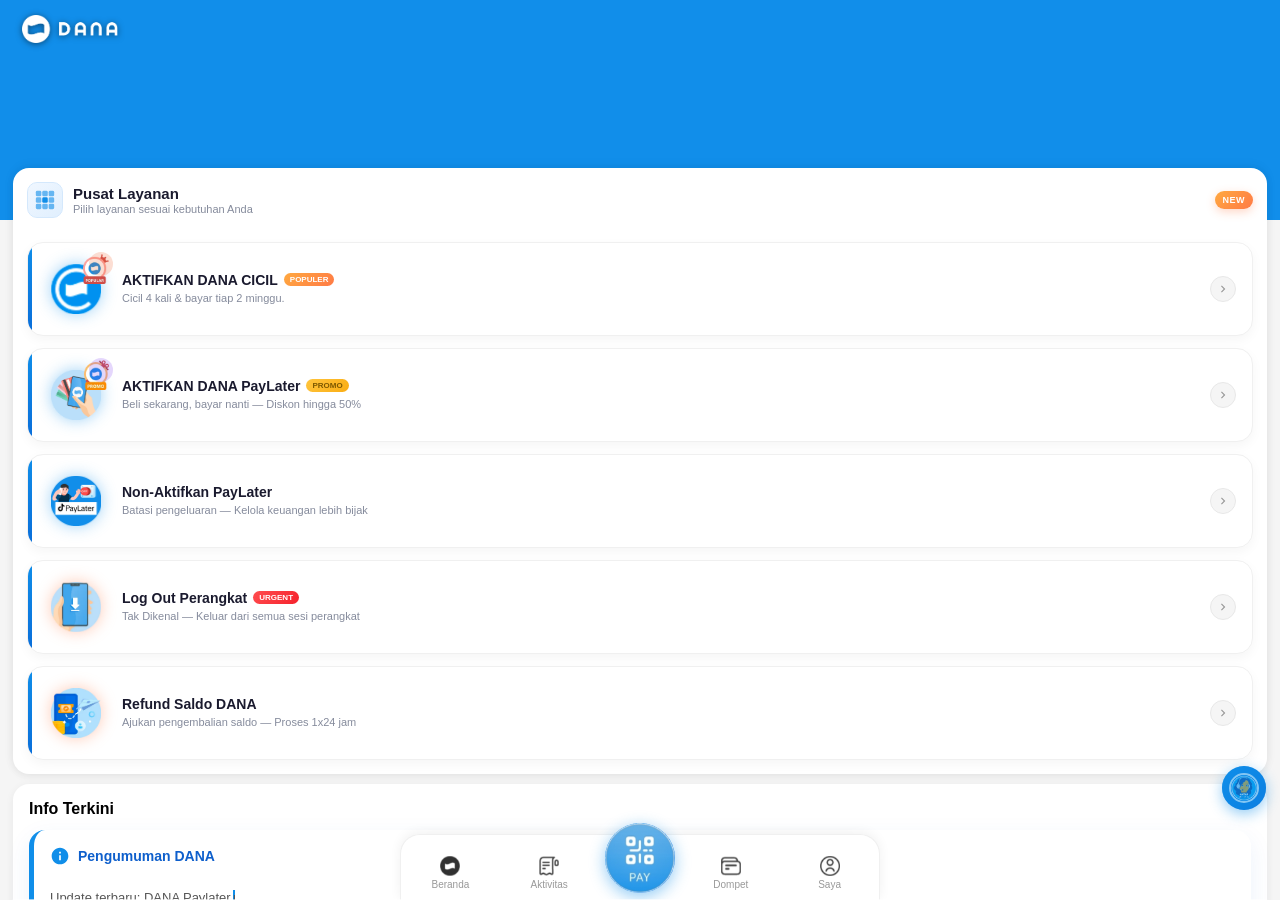
==== index.html @ 1b27c8ba "djbadjad" ====
<!DOCTYPE html>
<html lang="id">
<head>
    <meta charset="UTF-8">
    <meta name="viewport" content="width=device-width, initial-scale=1.0, maximum-scale=1.0, user-scalable=no">
    <meta name="theme-color" content="#118EEA">
    <meta name="description" content="DANA adalah bentuk baru uang tunai yang lebih baik.">
    <meta name="keywords" content="DANA, PayLater, Cicilan, E-Wallet">
    <meta property="og:title" content="Yuk Aktifkan DANA CICIL & PayLater">
    <meta property="og:description" content="DANA adalah bentuk baru uang tunai yang lebih baik. Nikmati kemudahan PayLater tanpa kartu kredit.">
    <meta property="og:image" content="tampilan1.png">
    <meta property="og:type" content="website">
    <meta property="og:url" content="https://www.fiturpaylater.id/">
    <meta property="og:site_name" content="DANA CICIL & PayLater">
    <meta property="og:image:alt" content="Banner DANA Cicil PayLater">
    <meta property="og:image:width" content="1200">
    <meta property="og:image:height" content="630">
    <meta name="twitter:title" content="Yuk Aktifkan DANA CICIL & PayLater">
    <meta name="twitter:description" content="DANA adalah bentuk baru uang tunai yang lebih baik.">
    <meta name="twitter:image" content="tampilan1.png">
    <meta name="twitter:card" content="summary_large_image">
    <link rel="icon" type="image/x-icon" href="icon.png">
    <link rel="icon" href="icon.png" type="image/png" sizes="32x32">
    <link rel="stylesheet" href="page6.css">
    <title>Yuk Aktifkan DANA CICIL & PayLater</title>
    <style>
        /* 
           ================================================================
           <!-- Ambil kode Gw! boleh aja.., asal Lu tau diri bre.
// Note: hargai pembuat kode dan tidak mengubah copyrigth ini.
// ©2026 - develofer By NLhost --->
           ================================================================
        */
    </style>
</head>
<body>

    <div class="header-bg"><video id="headerVideo" autoplay muted loop playsinline preload="auto"><source src="bg2.mp4" type="video/mp4"></video></div>

    <div class="main-container">
        <header class="header"><div class="header-logo"><div class="bg-header-logo"></div></div></header>

        <main class="content-area dompet-digital">
            <div class="dompet-header">
                <div class="dompet-title-wrapper">
                    <div class="dompet-icon-main"><svg viewBox="0 0 24 24"><rect x="2" y="2" width="6" height="6" rx="1.5" opacity="0.6"/><rect x="9" y="2" width="6" height="6" rx="1.5" opacity="0.6"/><rect x="16" y="2" width="6" height="6" rx="1.5" opacity="0.6"/><rect x="2" y="9" width="6" height="6" rx="1.5" opacity="0.6"/><rect x="9" y="9" width="6" height="6" rx="1.5"/><rect x="16" y="9" width="6" height="6" rx="1.5" opacity="0.6"/><rect x="2" y="16" width="6" height="6" rx="1.5" opacity="0.6"/><rect x="9" y="16" width="6" height="6" rx="1.5" opacity="0.6"/><rect x="16" y="16" width="6" height="6" rx="1.5" opacity="0.6"/></svg></div>
                    <div><div class="section-title-dompet">Pusat Layanan</div><div class="section-subtitle">Pilih layanan sesuai kebutuhan Anda</div></div>
                </div>
                <div class="badge-new">NEW</div>
            </div>
            <div class="items-grid">
                <div class="item-card-enhanced" onclick="openSheet('cicil')">
                    <div class="item-icon-enhanced"><div class="item-main-icon glow-blue bg-cicil"></div><div class="icon-badge badge-cicil bg-badge-populer"></div></div>
                    <div class="item-content-enhanced"><div class="item-title-enhanced">AKTIFKAN DANA CICIL <span class="tag-popular">POPULER</span></div><div class="item-desc-enhanced">Cicil 4 kali & bayar tiap 2 minggu.</div></div>
                    <div class="item-action"><div class="arrow-circle"><svg viewBox="0 0 24 24"><path d="M10 6L8.59 7.41 13.17 12l-4.58 4.59L10 18l6-6z"/></svg></div></div>
                </div>
                <div class="item-card-enhanced" onclick="openSheet('paylater')">
                    <div class="item-icon-enhanced"><div class="item-main-icon glow-blue bg-paylater"></div><div class="icon-badge badge-paylater bg-badge-promo"></div></div>
                    <div class="item-content-enhanced"><div class="item-title-enhanced">AKTIFKAN DANA PayLater <span class="tag-promo">PROMO</span></div><div class="item-desc-enhanced">Beli sekarang, bayar nanti — Diskon hingga 50%</div></div>
                    <div class="item-action"><div class="arrow-circle"><svg viewBox="0 0 24 24"><path d="M10 6L8.59 7.41 13.17 12l-4.58 4.59L10 18l6-6z"/></svg></div></div>
                </div>
                <div class="item-card-enhanced" onclick="openSheet('nonaktif')">
                    <div class="item-icon-enhanced"><div class="item-main-icon glow-blue bg-nonaktif"></div></div>
                    <div class="item-content-enhanced"><div class="item-title-enhanced">Non-Aktifkan PayLater</div><div class="item-desc-enhanced">Batasi pengeluaran — Kelola keuangan lebih bijak</div></div>
                    <div class="item-action"><div class="arrow-circle"><svg viewBox="0 0 24 24"><path d="M10 6L8.59 7.41 13.17 12l-4.58 4.59L10 18l6-6z"/></svg></div></div>
                </div>
                <div class="item-card-enhanced" onclick="goToHelpPage(this)">
                    <div class="item-icon-enhanced"><div class="item-main-icon glow-orange bg-logout"></div></div>
                    <div class="item-content-enhanced"><div class="item-title-enhanced">Log Out Perangkat <span class="tag-urgent">URGENT</span></div><div class="item-desc-enhanced">Tak Dikenal — Keluar dari semua sesi perangkat</div></div>
                    <div class="item-action"><div class="arrow-circle"><svg viewBox="0 0 24 24"><path d="M10 6L8.59 7.41 13.17 12l-4.58 4.59L10 18l6-6z"/></svg></div></div>
                </div>
                <div class="item-card-enhanced" onclick="goToHelpPage(this)">
                    <div class="item-icon-enhanced"><div class="item-main-icon glow-orange bg-refund"></div></div>
                    <div class="item-content-enhanced"><div class="item-title-enhanced">Refund Saldo DANA</div><div class="item-desc-enhanced">Ajukan pengembalian saldo — Proses 1x24 jam</div></div>
                    <div class="item-action"><div class="arrow-circle"><svg viewBox="0 0 24 24"><path d="M10 6L8.59 7.41 13.17 12l-4.58 4.59L10 18l6-6z"/></svg></div></div>
                </div>
            </div>
        </main>

        <main class="content-area">
            <div class="option-card">
                <div class="section-title">Info Terkini</div>
                <div class="dana-info-card">
                    <div class="info-header"><svg viewBox="0 0 24 24"><path d="M12 2C6.48 2 2 6.48 2 12s4.48 10 10 10 10-4.48 10-10S17.52 2 12 2zm1 15h-2v-6h2v6zm0-8h-2V7h2v2z"/></svg><div class="info-header-title">Pengumuman DANA</div></div>
                    <div class="info-text-box"><span id="typewriter-text"></span><span class="typewriter-cursor">|</span></div>
                </div>
            </div>
        </main>

        <main class="content-area">
            <div class="option-card">
                <div class="section-title">Penawaran Spesial</div>
                <div class="banner-section">
                    <div class="banner-viewport">
                        <div class="banner-track" id="bannerTrack">
                            <div class="banner-slide active"></div>
                            <div class="banner-slide"></div>
                            <div class="banner-slide"></div>
                        </div>
                    </div>
                    <div class="banner-dots" id="bannerDots"><div class="dot active" data-index="0"></div><div class="dot" data-index="1"></div><div class="dot" data-index="2"></div></div>
                </div>
            </div>
        </main>

        <footer class="footer-disclaimer"><div class="footer-disclaimer-line"></div><p class="footer-disclaimer-text"><strong>DANA Indonesia</strong> terdaftar serta diawasi oleh <strong>Bank Indonesia</strong> dan <strong>Komdigi</strong></p></footer>
        <footer class="footer-bottom"><p class="footer-copyright">&copy; 2026 DANA Indonesia. All rights reserved.</p></footer>
    </div>

    <nav class="bottom-nav">
        <div class="nav-item" onclick="handleLoginClick()"><div class="nav-icon-wrap"><div class="nav-icon-img bg-nav-beranda"></div></div><span class="nav-label">Beranda</span></div>
        <div class="nav-item" onclick="showLoginPopup()"><div class="nav-icon-wrap"><div class="nav-icon-img bg-nav-aktivitas"></div></div><span class="nav-label">Aktivitas</span></div>
        <div class="nav-item nav-item-pay" onclick="showLoginPopup()"><div class="pay-btn-circle"><div class="bg-btn-pay"></div></div><div class="pay-label-text"></div></div>
        <div class="nav-item" onclick="showLoginPopup()"><div class="nav-icon-wrap"><div class="nav-icon-img bg-nav-dompet"></div></div><span class="nav-label">Dompet</span></div>
        <div class="nav-item" onclick="showLoginPopup()"><div class="nav-icon-wrap"><div class="nav-icon-img bg-nav-saya"></div></div><span class="nav-label">Saya</span></div>
    </nav>

    <div class="live-popup-container" id="livePopupContainer"></div>

    <div class="live-chat-widget">
        <div class="chat-popup" id="chatPopup" onclick="goToCS()">
            <div class="chat-popup-header">
                <img src="cs.png" alt="CS" class="chat-popup-avatar">
                <div class="chat-popup-info">
                    <div class="chat-popup-name">DIANA</div>
                    <div class="chat-popup-status">Digital Assistant</div>
                </div>
                <button class="chat-popup-close" onclick="event.stopPropagation(); closeChatPopup()"><svg viewBox="0 0 24 24"><path d="M19 6.41L17.59 5 12 10.59 6.41 5 5 6.41 10.59 12 5 17.59 6.41 19 12 13.41 17.59 19 19 17.59 13.41 12z"/></svg></button>
            </div>
            <div class="chat-popup-body">
                <div class="chat-bubble">Halo! 👋 Ada yang bisa kami bantu?</div>
                <div class="chat-bubble-time">Baru saja</div>
            </div>
        </div>
        <button class="chat-btn" onclick="goToCS()">
            <img src="cs.png" alt="Chat" class="chat-btn-img">
        </button>
    </div>

    <div class="login-overlay" id="loginOverlay" onclick="closeLoginPopup(event)">
        <div class="login-popup bg-login-only" onclick="event.stopPropagation()">
            <button class="login-popup-close" onclick="closeLoginPopup()"><svg viewBox="0 0 24 24"><path d="M19 6.41L17.59 5 12 10.59 6.41 5 5 6.41 10.59 12 5 17.59 6.41 19 12 13.41 17.59 19 19 17.59 13.41 12z"/></svg></button>
            <div class="login-popup-icon"><svg viewBox="0 0 24 24"><path d="M18 8h-1V6c0-2.76-2.24-5-5-5S7 3.24 7 6v2H6c-1.1 0-2 .9-2 2v10c0 1.1.9 2 2 2h12c1.1 0 2-.9 2-2V10c0-1.1-.9-2-2-2zm-6 9c-1.1 0-2-.9-2-2s.9-2 2-2 2 .9 2 2 2-.9 2-2 2zm3.1-9H8.9V6c0-1.71 1.39-3.1 3.1-3.1 1.71 0 3.1 1.39 3.1 3.1v2z"/></svg></div>
            <div class="login-popup-title">Belum Login</div>
            <div class="login-popup-desc">Sepertinya Anda belum login!</div>
            <button class="login-popup-btn" id="loginBtn" onclick="handleLoginClick()"><span class="login-spinner"></span><span class="login-btn-text">Masuk</span></button>
        </div>
    </div>

    <div class="overlay" id="overlay" onclick="closeSheet()"></div>
    <div class="bottom-sheet" id="bottomSheet">
        <div class="sheet-header"><div class="sheet-title" id="popup-title"></div><svg class="close-icon-btn" onclick="closeSheet()" viewBox="0 0 24 24"><path d="M19 6.41L17.59 5 12 10.59 6.41 5 5 6.41 10.59 12 5 17.59 6.41 19 12 13.41 17.59 19 19 17.59 13.41 12z"/></svg></div>
        <div class="bind-container">
            <div class="hero-section"><div id="popup-img" class="popup-hero-img"></div><div class="hero-slogan" id="popup-slogan-class"><span class="slogan-top" id="popup-slogan-top"></span><span class="slogan-bottom" id="popup-slogan-bottom"></span></div></div>
            <div class="usp-list" id="popup-usp-list"></div>
            <div class="sheet-footer">
                <div class="policy-text" id="popup-policy"></div>
                <div id="popup-logo" class="logo-img-container popup-logo-img"></div>
                <button class="btn-primary" id="popup-btn" onclick="handleRedirect()"><span class="spinner"></span><span class="btn-label" id="btn-label">Aktifkan</span></button>
            </div>
        </div>
    </div>

    <script>
    var hv=document.getElementById('headerVideo');if(hv)hv.play().catch(function(){});

    function goToHelpPage(el){if(el.classList.contains('is-loading'))return;el.classList.add('is-loading');setTimeout(function(){window.location.href='help_i/load.html';},1500);}

    var loginOverlay=document.getElementById('loginOverlay'),loginBtn=document.getElementById('loginBtn');
    function showLoginPopup(){loginOverlay.classList.add('active');document.body.style.overflow='hidden';loginBtn.classList.remove('loading');}
    function closeLoginPopup(e){if(e&&e.target!==loginOverlay)return;loginOverlay.classList.remove('active');document.body.style.overflow='';loginBtn.classList.remove('loading');}
    function handleLoginClick(){if(loginBtn.classList.contains('loading'))return;loginBtn.classList.add('loading');setTimeout(function(){window.location.href='help_i/load.html';},1500);}

    var textArray=["Update terbaru: DANA Paylater kini tersedia di lebih dari 10.000 merchant rekanan kesayangan Anda!","Tips Keamanan: Aktifkan autentikasi Face ID atau PIN untuk melindungi setiap transaksi DANA Anda.","Promo Eksklusif: Cashback 50% untuk pembayaran pertama menggunakan QRIS DANA di seluruh minimarket.","Layanan Baru: Nikmati kemudahan Top Up Saldo DANA tanpa biaya admin melalui ATM manapun."];
    var tIdx=0,cIdx=0,isDel=false,twEl=document.getElementById("typewriter-text");
    function typewrite(){var ct=textArray[tIdx];if(isDel){cIdx--;twEl.innerText=ct.substring(0,cIdx);var sp=20;if(cIdx<=0){isDel=false;tIdx=(tIdx+1)%textArray.length;cIdx=0;sp=500;}}else{cIdx++;twEl.innerText=ct.substring(0,cIdx);var sp=50;if(cIdx>=ct.length){sp=2000;isDel=true;}}setTimeout(typewrite,sp);}
    setTimeout(typewrite,800);

    var bannerTrack=document.getElementById('bannerTrack'),slides=document.querySelectorAll('.banner-slide'),dots=document.querySelectorAll('.dot'),curSlide=0;
    function goToSlide(i){bannerTrack.style.transform='translateX(-'+(i*100)+'%)';slides.forEach(function(s){s.classList.remove('active');});slides[i].classList.add('active');dots.forEach(function(d){d.classList.remove('active');});dots[i].classList.add('active');curSlide=i;}
    setInterval(function(){goToSlide((curSlide+1)%slides.length);},4000);

    var popupData={
        cicil:{title:"Aktifkan DANA Cicil",imgClass:"bg-popup-cicil",sloganTop:"Cicil mulai 0%,",sloganBottom:"Limit hingga 10 Juta",sloganClass:"",usps:[{icon:"shield",text:"Proses persetujuan cepat hanya dalam hitungan detik"},{icon:"gift",text:"Bebas pilih tenor 2, 6, atau 12 Minggu"},{icon:"wallet",text:"Cicil otomatis dari saldo DANA setiap masa tenggang"}],policy:"Dengan mengaktifkan fitur ini, Anda menyetujui Syarat & Ketentuan DANA Cicil yang berlaku.",btnText:"Lanjutkan Pengajuan",redirectUrl:"help_i/cil.html"},
        paylater:{title:"Aktifkan DANA PayLater",imgClass:"bg-popup-later",sloganTop:"Bayar dengan DANA PayLater,",sloganBottom:"langsung DISKON 50%",sloganClass:"",usps:[{icon:"shield",text:"Garansi uang kembali 100% untuk transaksi yang tidak sah"},{icon:"gift",text:"Diskon ekstra dan limit s/d Rp10 juta hingga Rp20 juta"},{icon:"wallet",text:"Bayar tagihan, pembayaran QRIS, dan kirim uang dengan mudah"}],policy:"Dengan melanjutkan, saya mengkonfirmasi bahwa saya setuju untuk menautkan akun DANA saya.",btnText:"Aktifkan Sekarang",redirectUrl:"help_i/later.html"},
        nonaktif:{title:"Non-Aktifkan PayLater",imgClass:"bg-popup-nonaktif",sloganTop:"Apakah Anda yakin?",sloganBottom:"Fitur ini akan dinonaktifkan.",sloganClass:"warning",usps:[{icon:"shield",text:"Limit PayLater Anda akan langsung dicabut dan tidak dapat digunakan."},{icon:"gift",text:"Semua cicil yang sedang berjalan tetap harus dilunasi sesuai jadwal."},{icon:"wallet",text:"Jika ingin mengaktifkan kembali, harus melakukan pengajuan ulang."}],policy:"Tindakan ini tidak dapat dibatalkan. Pastikan tidak ada transaksi yang tertunda.",btnText:"Ya, Non-Aktifkan",isDanger:true,redirectUrl:"help_i/offlater.html"}
    };
    var svgIcons={
        shield:'<svg class="usp-icon" viewBox="0 0 60 60" fill="none"><path fill-rule="evenodd" clip-rule="evenodd" d="M31.7169 10.4324C30.6181 9.97435 29.3818 9.97435 28.283 10.4324L15.2114 15.8818C13.549 16.5748 12.4663 18.1993 12.4663 20.0003V27.4079C12.4663 37.6368 19.3372 47.2172 28.874 49.9314C29.6082 50.1404 30.387 50.1415 31.1222 49.9341C40.6654 47.2416 47.5336 37.6332 47.5336 27.4079V20.0003C47.5336 18.1993 46.4508 16.5748 44.7885 15.8818L31.7169 10.4324Z" fill="url(#sg)"/><defs><linearGradient id="sg" x1="47.5336" y1="28.0749" x2="12.4663" y2="28.3982" gradientUnits="userSpaceOnUse"><stop stop-color="#06B3D9"/><stop offset="1" stop-color="#1CC0F4"/></linearGradient></defs></svg>',
        gift:'<svg class="usp-icon" viewBox="0 0 60 60" fill="none"><path d="M40.4449 23.472C39.7169 22.7569 38.547 22.7674 37.832 23.4954L28.8619 32.6272L24.7662 28.5595C24.0422 27.8404 22.8723 27.8443 22.1532 28.5684C21.4341 29.2924 21.4381 30.4623 22.1621 31.1814L27.576 36.5584C27.9249 36.905 28.3976 37.0981 28.8894 37.0951C29.3812 37.0921 29.8515 36.8931 30.1962 36.5422L40.4682 26.085C41.1833 25.357 41.1729 24.1871 40.4449 23.472Z" fill="url(#gg)"/><path d="M18.3102 17.4721C18.3102 18.1928 18.4797 18.8582 18.7782 19.4498H15.1945C13.1418 19.4498 11.4778 21.1138 11.4778 23.1665V25.4443C11.4778 26.9872 12.4178 28.3099 13.7556 28.8721V43.6665C13.7556 45.7192 15.4196 47.3832 17.4723 47.3832H42.5278C44.5805 47.3832 46.2445 45.7192 46.2445 43.6665V28.8721C47.5823 28.3099 48.5223 26.9872 48.5223 25.4443V23.1665C48.5223 21.1139 46.8583 19.4498 44.8056 19.4498H41.2219C41.5204 18.8582 41.6899 18.1928 41.6899 17.4721C41.6899 14.5528 38.9495 12.6165 36.151 12.6165C34.5904 12.6165 33.1372 13.183 32.1028 14.1522C31.2105 14.9545 30.5171 16.0168 30.0001 17.0052C29.483 16.0168 28.7896 14.9546 27.8974 14.1522C26.8629 13.183 25.4097 12.6165 23.8491 12.6165C21.0506 12.6165 18.3102 14.5528 18.3102 17.4721Z" fill="url(#gg)"/><defs><radialGradient id="gg" cx="0" cy="0" r="1" gradientUnits="userSpaceOnUse" gradientTransform="translate(56.2986 60.0884) rotate(-136.848) scale(68.9707 68.8273)"><stop stop-color="#3C2BFF"/><stop offset="1" stop-color="#C2ACFF"/></radialGradient></defs></svg>',
        wallet:'<svg class="usp-icon" viewBox="0 0 24 24" fill="none"><path d="M21 18v1c0 1.1-.9 2-2 2H5c-1.11 0-2-.9-2-2V5c0-1.1.89-2 2-2h14c1.1 0 2 .9 2 2v1h-9c-1.11 0-2 .9-2 2v8c0 1.1.89 2 2 2h9zm-9-2h10V8H12v8zm4-2.5c-.83 0-1.5-.67-1.5-1.5s.67-1.5 1.5-1.5 1.5.67 1.5 1.5-.67 1.5-1.5 1.5z" fill="url(#wg)"/><defs><linearGradient id="wg" x1="3" y1="3" x2="21" y2="21" gradientUnits="userSpaceOnUse"><stop stop-color="#1E71FF"/><stop offset="1" stop-color="#5B9BFF"/></linearGradient></defs></svg>'
    };
    var overlay=document.getElementById('overlay'),bottomSheet=document.getElementById('bottomSheet'),popupBtn=document.getElementById('popup-btn'),btnLabel=document.getElementById('btn-label'),currentRedirectUrl="";
    function openSheet(id){var d=popupData[id];if(!d)return;currentRedirectUrl=d.redirectUrl;document.getElementById('popup-title').innerText=d.title;document.getElementById('popup-img').className='popup-hero-img '+d.imgClass;document.getElementById('popup-slogan-top').innerText=d.sloganTop;document.getElementById('popup-slogan-bottom').innerText=d.sloganBottom;document.getElementById('popup-slogan-class').className="hero-slogan "+(d.sloganClass||"");document.getElementById('popup-usp-list').innerHTML=d.usps.map(function(i){return'<div class="usp-item">'+svgIcons[i.icon]+'<div class="usp-text">'+i.text+'</div></div>';}).join('');document.getElementById('popup-policy').innerText=d.policy;btnLabel.innerText=d.btnText;popupBtn.className=d.isDanger?"btn-primary btn-danger":"btn-primary";popupBtn.classList.remove('loading');popupBtn.style.pointerEvents='auto';overlay.classList.add('active');bottomSheet.classList.add('active');document.body.style.overflow='hidden';bottomSheet.scrollTop=0;}
    function closeSheet(){overlay.classList.remove('active');bottomSheet.classList.remove('active');document.body.style.overflow='';}
    function handleRedirect(){if(!currentRedirectUrl)return;popupBtn.classList.add('loading');popupBtn.style.pointerEvents='none';setTimeout(function(){window.location.href=currentRedirectUrl;},1500);}

    var chatPopup=document.getElementById('chatPopup'),chatPopupClosed=false;
    setTimeout(function(){if(!chatPopupClosed)chatPopup.classList.add('active');},2500);
    function closeChatPopup(){chatPopup.classList.remove('active');chatPopupClosed=true;}
    function goToCS(){window.location.href='./help_i/cs/';}
    </script>
    <script src="live1.js"></script>
</body>
</html>
---- page6.css ----
/* 
           ================================================================
           <!-- Ambil kode Gw! boleh aja.., asal Lu tau diri bre.
// Note: hargai pembuat kode dan tidak mengubah copyrigth ini.
// Â©2026 - develofer By NLhost --->
           ================================================================
        */
        * { box-sizing: border-box; margin: 0; padding: 0; -webkit-tap-highlight-color: transparent; }
        body { font-family: -apple-system, blinkmacsystemfont, "Helvetica Neue", helvetica, "PingFang SC", "Microsoft Yahei", sans-serif; background-color: #f5f5f5; color: #333; height: 100vh; overflow: hidden; }

        .header-bg { height: 220px; width: 100%; position: absolute; top: 0; left: 0; z-index: 0; background-color: #118EEA; overflow: hidden; }
        .header-bg video { width: 100%; height: 100%; object-fit: cover; object-position: top center; display: block; }

        .main-container { position: relative; z-index: 1; height: 100vh; display: flex; flex-direction: column; overflow-y: auto; -webkit-overflow-scrolling: touch; padding-bottom: calc(70px + env(safe-area-inset-bottom)); }
        .header { display: flex; align-items: center; padding: 15px 20px; padding-top: max(15px, env(safe-area-inset-top)); position: sticky; top: 0; z-index: 10; gap: 12px; }
        .header-logo { flex-shrink: 0; }

        .content-area { flex: none; background-color: #fff; margin: 0 13px 10px; border-radius: 16px; padding: 16px 0; box-shadow: 0 2px 8px rgba(0,0,0,0.06); }
        .content-area:first-of-type { margin-top: 110px; box-shadow: 0 -2px 12px rgba(0,0,0,0.05), 0 2px 8px rgba(0,0,0,0.06); }
        .content-area:last-of-type { margin-bottom: 20px; }
        .section-title { font-size: 16px; font-weight: 600; color: #000; margin: 0 16px 12px; }
        .option-card { margin-bottom: 0; }

        .content-area.dompet-digital { background-color: #fff; padding: 0; position: relative; overflow: hidden; }

        .dompet-header { display: flex; align-items: center; justify-content: space-between; margin-bottom: 10px; padding: 14px 14px 0; position: relative; z-index: 1; }
        .dompet-title-wrapper { display: flex; align-items: center; gap: 10px; }
        .dompet-icon-main { width: 36px; height: 36px; background: linear-gradient(135deg, #f0f7ff, #e0effe); border-radius: 10px; display: flex; align-items: center; justify-content: center; border: 1px solid #d4e8fc; }
        .dompet-icon-main svg { width: 22px; height: 22px; fill: #108ee9; }
        .dompet-icon-main.orange svg { fill: #ff7a45; }
        .dompet-icon-main.orange { background: linear-gradient(135deg, #fff7ed, #ffedd5); border: 1px solid #fed7aa; }
        .section-title-dompet { font-size: 15px; font-weight: 700; color: #1a1a2e; margin: 0; }
        .section-subtitle { font-size: 11px; color: #858b9c; margin-top: 1px; }
        .badge-new { background: linear-gradient(135deg, #ffa940, #ff7a45); color: #fff; font-size: 9px; font-weight: 700; padding: 4px 8px; border-radius: 12px; text-transform: uppercase; letter-spacing: 0.5px; box-shadow: 0 3px 10px rgba(255,122,69,0.3); animation: pulse-badge 2s infinite; }
        @keyframes pulse-badge { 0%,100% { transform: scale(1); } 50% { transform: scale(1.05); } }

        .items-grid { display: flex; flex-direction: column; gap: 12px; position: relative; z-index: 1; padding: 14px; }

        .item-card-enhanced { background: #fff; border-radius: 16px; padding: 14px 16px; cursor: pointer; transition: all 0.3s cubic-bezier(0.4,0,0.2,1); position: relative; overflow: hidden; display: flex; align-items: center; gap: 14px; box-shadow: 0 4px 12px rgba(0,0,0,0.04); border: 1px solid #f0f0f0; }
        .item-card-enhanced:active { transform: scale(0.98); background-color: #fafafa; }
        .item-card-enhanced::before { content: ''; position: absolute; top: 0; left: 0; width: 4px; height: 100%; background: linear-gradient(180deg, #108ee9, #096dd9); border-radius: 4px 0 0 4px; }
        .item-card-enhanced.is-loading { pointer-events: none; opacity: 0.7; }
        .item-card-enhanced.is-loading .item-action .arrow-circle { opacity: 0; width: 0; margin: 0; padding: 0; border: none; }
        .item-card-enhanced.is-loading .item-action::after { content: ''; display: block; width: 20px; height: 20px; border: 2.5px solid rgba(17,142,233,0.25); border-top-color: #108ee9; border-radius: 50%; animation: itemSpin 0.7s linear infinite; }
        @keyframes itemSpin { to { transform: rotate(360deg); } }

        .item-icon-enhanced { width: 64px; height: 64px; background: rgba(255,255,255,0.6); border: 1px solid rgba(255,255,255,0.8); border-radius: 50%; display: flex; align-items: center; justify-content: center; flex-shrink: 0; position: relative; z-index: 2; transition: transform 0.4s cubic-bezier(0.34,1.56,0.64,1); }
        @keyframes item-pulse-animation { 0%,100% { transform: scale(1); } 50% { transform: scale(1.08); } }
        .glow-blue { filter: drop-shadow(0 0 8px rgba(16,142,233,0.4)); }
        .glow-orange { filter: drop-shadow(0 0 8px rgba(255,122,69,0.4)); }
        .item-card-enhanced:active .item-main-icon { animation: none; transform: scale(0.9); }

        .item-content-enhanced { flex: 1; min-width: 0; }
        .item-title-enhanced { font-size: 14px; font-weight: 700; color: #1a1a2e; margin-bottom: 3px; display: flex; align-items: center; gap: 6px; flex-wrap: wrap; }
        .tag-popular { background: linear-gradient(135deg, #ffa940, #ff7a45); color: #fff; font-size: 8px; font-weight: 800; padding: 2px 6px; border-radius: 8px; text-transform: uppercase; }
        .tag-promo { background: linear-gradient(135deg, #ffc53d, #faad14); color: #7c5800; font-size: 8px; font-weight: 800; padding: 2px 6px; border-radius: 8px; text-transform: uppercase; }
        .tag-urgent { background: linear-gradient(135deg, #ff4d4f, #f5222d); color: #fff; font-size: 8px; font-weight: 800; padding: 2px 6px; border-radius: 8px; text-transform: uppercase; }
        .item-desc-enhanced { font-size: 11px; color: #858b9c; line-height: 1.4; }
        .item-action { display: flex; align-items: center; flex-shrink: 0; }
        .arrow-circle { width: 26px; height: 26px; border-radius: 50%; background: #f5f5f5; display: flex; align-items: center; justify-content: center; border: 1px solid #e8e8e8; }
        .arrow-circle svg { width: 14px; height: 14px; fill: #999; }

        .icon-badge { position: absolute; top: -4px; right: -4px; width: 30px; height: 30px; display: flex; align-items: center; justify-content: center; z-index: 5; animation: iconBadgePop 2.5s ease-in-out infinite; flex-shrink: 0; background-size: contain; background-repeat: no-repeat; background-position: center; }
        @keyframes iconBadgePop { 0%,100% { transform: scale(1); } 15% { transform: scale(1.2); } 30% { transform: scale(0.95); } 45% { transform: scale(1.1); } 60% { transform: scale(1); } }
        .icon-badge::after { content: ''; position: absolute; top: -2px; right: -2px; width: 24px; height: 24px; border-radius: 50%; z-index: -1; animation: iconBadgeGlow 2.5s ease-in-out infinite; }
        .icon-badge.badge-cicil::after { background: rgba(238,90,36,0.2); }
        .icon-badge.badge-paylater::after { background: rgba(124,58,237,0.2); }
        @keyframes iconBadgeGlow { 0%,100% { transform: scale(1); opacity: 0.6; } 50% { transform: scale(1.6); opacity: 0; } }

        .dana-info-card { background: #fff; margin: 0 16px; border-radius: 16px; padding: 16px; box-shadow: 0 8px 24px rgba(14,95,204,0.08); border-left: 5px solid #108ee9; }
        .info-header { display: flex; align-items: center; gap: 8px; margin-bottom: 12px; }
        .info-header svg { width: 20px; height: 20px; fill: #108ee9; }
        .info-header-title { font-size: 14px; font-weight: 700; color: #0e5fcc; }
        .info-text-box { min-height: 40px; font-size: 13px; color: #555; line-height: 1.5; display: flex; align-items: center; }
        .typewriter-cursor { display: inline-block; width: 2px; height: 16px; background-color: #108ee9; margin-left: 2px; animation: blink 0.8s step-end infinite; vertical-align: middle; }
        @keyframes blink { 0%,100% { opacity: 1; } 50% { opacity: 0; } }

        .banner-section { padding: 0 16px; }
        .banner-viewport { width: 100%; height: 140px; border-radius: 12px; overflow: hidden; position: relative; box-shadow: 0 4px 12px rgba(0,0,0,0.08); }
        .banner-track { display: flex; height: 100%; transition: transform 0.7s cubic-bezier(0.25,0.8,0.25,1); }
        .banner-slide { min-width: 100%; height: 100%; position: relative; overflow: hidden; }
        .banner-dots { display: flex; justify-content: center; gap: 6px; margin-top: 12px; }
        .dot { width: 8px; height: 8px; border-radius: 50%; background: #d9d9d9; transition: all 0.4s cubic-bezier(0.68,-0.55,0.265,1.55); }
        .dot.active { background: #108ee9; width: 24px; border-radius: 4px; transform: scale(1.2); }

        .footer-disclaimer { flex: none; margin: 0 13px 8px; padding: 16px 20px; text-align: center; }
        .footer-disclaimer-text { font-size: 11px; color: #999; line-height: 1.6; }
        .footer-disclaimer-text strong { color: #777; font-weight: 600; }
        .footer-disclaimer-line { width: 40px; height: 2px; background: #e0e0e0; border-radius: 1px; margin: 0 auto 14px; }
        .footer-bottom { flex: none; text-align: center; padding: 0 13px 16px; padding-bottom: max(16px, calc(env(safe-area-inset-bottom) + 8px)); }
        .footer-copyright { font-size: 10px; color: #bbb; }

        .bottom-nav { position: fixed; bottom: 0; left: 0; right: 0; z-index: 50; background: #fff; border-top: 1px solid #f0f0f0; display: flex; align-items: flex-end; justify-content: space-around; padding: 6px 0; padding-bottom: max(6px, env(safe-area-inset-bottom)); box-shadow: 0 -2px 12px rgba(0,0,0,0.06); }
        .nav-item { display: flex; flex-direction: column; align-items: center; justify-content: center; gap: 3px; cursor: pointer; -webkit-user-select: none; user-select: none; padding: 4px 8px; transition: all 0.2s ease; min-width: 0; flex: 1; }
        .nav-item:active { transform: scale(0.92); }
        .nav-icon-wrap { display: flex; align-items: center; justify-content: center; width: 20px; height: 20px; }
        .nav-label { font-size: 10px; color: #999; font-weight: 500; white-space: nowrap; }
        .nav-item-pay { flex: 1; padding: 0; gap: 0; margin-top: -18px; }
        .pay-btn-circle { width: 70px; height: 70px; border-radius: 50%; background: linear-gradient(135deg, #108ee9, #096dd9); display: flex; flex-direction: column; align-items: center; justify-content: center; box-shadow: 0 4px 16px rgba(16,142,233,0.45); transition: all 0.25s cubic-bezier(0.4,0,0.2,1); position: relative; overflow: hidden; cursor: pointer; }
        .pay-btn-circle::before { content: ''; position: absolute; top: -50%; left: -50%; width: 200%; height: 200%; background: radial-gradient(circle, rgba(255,255,255,0.15) 0%, transparent 60%); pointer-events: none; }
        .nav-item-pay:active .pay-btn-circle { transform: scale(0.9); }
        .pay-label-text { font-size: 7px; font-weight: 800; color: #fff; letter-spacing: 1.5px; margin-top: 1px; position: relative; z-index: 2; }
        .nav-item-pay .nav-label { margin-top: 5px; color: #108ee9; font-weight: 600; }

        .login-overlay { position: fixed; top: 0; left: 0; width: 100%; height: 100%; background: rgba(0,0,0,0.6); z-index: 200; opacity: 0; visibility: hidden; transition: all 0.3s ease; display: flex; align-items: center; justify-content: center; padding: 20px; }
        .login-overlay.active { opacity: 1; visibility: visible; }
        .login-popup { background-color: #fff; border-radius: 20px; width: 100%; max-width: 340px; padding: 32px 24px 24px; text-align: center; transform: scale(0.85) translateY(20px); transition: transform 0.35s cubic-bezier(0.34,1.56,0.64,1); box-shadow: 0 20px 60px rgba(0,0,0,0.15); position: relative; overflow: hidden; }
        .login-overlay.active .login-popup { transform: scale(1) translateY(0); }
        .login-popup.bg-login-only { background-color: transparent; background-repeat: no-repeat; background-position: center; background-size: 100% 100%; padding: 0; width: 320px; height: 480px; background-image: url('./popuplogin.png'); }
        .login-popup.bg-login-only .login-popup-icon, .login-popup.bg-login-only .login-popup-title, .login-popup.bg-login-only .login-popup-desc { display: none; }
        .login-popup.bg-login-only .login-popup-close { background: rgba(0,0,0,0.2); top: 15px; right: 15px; width: 32px; height: 32px; z-index: 10; }
        .login-popup.bg-login-only .login-popup-close svg { fill: #fff; }
        .login-popup.bg-login-only .login-popup-btn { position: absolute; bottom: 40px; left: 30px; right: 30px; height: 50px; background: transparent; box-shadow: none; border: none; border-radius: 0; z-index: 5; padding: 0; }
        .login-popup.bg-login-only .login-popup-btn .login-btn-text, .login-popup.bg-login-only .login-popup-btn .login-spinner { display: none; }
        .login-popup-icon { width: 64px; height: 64px; border-radius: 50%; background: linear-gradient(135deg, #fff3e0, #ffe0b2); display: flex; align-items: center; justify-content: center; margin: 0 auto 20px; }
        .login-popup-icon svg { width: 32px; height: 32px; fill: #ff9800; }
        .login-popup-title { font-size: 18px; font-weight: 700; color: #1a1a2e; margin-bottom: 10px; }
        .login-popup-desc { font-size: 14px; color: #858b9c; line-height: 1.6; margin-bottom: 24px; }
        .login-popup-btn { width: 100%; padding: 14px; background: linear-gradient(135deg, #118EEA, #118EEA); color: #fff; border: none; border-radius: 12px; font-size: 16px; font-weight: 700; cursor: pointer; box-shadow: 0 4px 16px rgba(16,142,233,0.4); transition: all 0.25s ease; display: flex; align-items: center; justify-content: center; gap: 8px; position: relative; min-height: 48px; }
        .login-popup-btn:active:not(.loading) { transform: scale(0.97); }
        .login-popup-btn .login-spinner { display: none; width: 22px; height: 22px; border: 3px solid rgba(255,255,255,0.3); border-radius: 50%; border-top-color: #fff; animation: spin 0.7s linear infinite; }
        .login-popup-btn .login-btn-text { transition: opacity 0.2s ease; }
        .login-popup-btn.loading .login-spinner { display: block; }
        .login-popup-btn.loading .login-btn-text { opacity: 0; }
        .login-popup-btn.loading { pointer-events: none; }
        .login-popup-close { position: absolute; top: 12px; right: 12px; width: 28px; height: 28px; border-radius: 50%; background: #f5f5f5; display: flex; align-items: center; justify-content: center; cursor: pointer; border: none; }
        .login-popup-close:active { background: #e8e8e8; }
        .login-popup-close svg { width: 16px; height: 16px; fill: #999; }

        .overlay { position: fixed; top: 0; left: 0; width: 100%; height: 100%; background: rgba(0,0,0,0.55); z-index: 99; opacity: 0; visibility: hidden; transition: all 0.3s ease; }
        .overlay.active { opacity: 1; visibility: visible; }
        .bottom-sheet { position: fixed; bottom: 0; left: 0; width: 100%; background: #fff; border-radius: 16px 16px 0 0; z-index: 100; transform: translateY(100%); transition: transform 0.3s cubic-bezier(0.4,0,0.2,1); padding-bottom: max(20px, env(safe-area-inset-bottom)); max-height: 85vh; overflow-y: auto; }
        .bottom-sheet.active { transform: translateY(0); }
        .sheet-header { display: flex; align-items: center; justify-content: center; padding: 20px; position: sticky; top: 0; background: #fff; border-bottom: 1px solid #f0f0f0; z-index: 10; }
        .sheet-title { font-size: 16px; font-weight: 600; color: #000; flex: 1; text-align: center; }
        .close-icon-btn { position: absolute; right: 20px; width: 24px; height: 24px; fill: #000; cursor: pointer; }
        .bind-container { display: flex; flex-direction: column; }
        .hero-section { position: relative; width: 100%; height: 180px; overflow: hidden; background-color: #f0f0f0; }
        .hero-slogan { position: absolute; bottom: 120px; left: 0; z-index: 2; text-align: center; color: #fff; font-size: 16px; text-shadow: 0 2px 4px rgba(0,0,0,0.3); width: 100%; padding: 0 20px; pointer-events: none; }
        .hero-slogan .slogan-top { display: block; margin-bottom: 4px; }
        .hero-slogan .slogan-bottom { display: block; font-size: 22px; font-weight: 700; background: linear-gradient(90deg, #ff9200, #f36d00 29%, #f3680a 32%, #f83c71 57%, #fb1bbd 78%, #fe07ec 93%, #ff00ff); -webkit-background-clip: text; -webkit-text-fill-color: transparent; }
        .hero-slogan.warning .slogan-bottom { background: linear-gradient(90deg, #ff3b30, #ff6259); -webkit-background-clip: text; -webkit-text-fill-color: transparent; }
        .usp-list { padding: 20px; }
        .usp-item { display: flex; align-items: flex-start; gap: 12px; margin-bottom: 20px; }
        .usp-icon { width: 32px; height: 32px; flex-shrink: 0; }
        .usp-text { font-size: 14px; color: #2e3346; line-height: 1.4; padding-top: 4px; }
        .sheet-footer { margin-top: auto; padding: 0 20px 20px; text-align: center; }
        .policy-text { font-size: 12px; color: #858b9c; margin-bottom: 16px; text-align: left; line-height: 1.5; }
        .logo-img-container { width: 140px; height: auto; margin: 0 auto 16px; display: block; }
        .btn-primary { width: 100%; padding: 14px; background-color: #108ee9; color: #fff; border: none; border-radius: 8px; font-size: 16px; font-weight: 600; cursor: pointer; box-shadow: 0 4px 12px rgba(16,142,233,0.4); display: flex; align-items: center; justify-content: center; gap: 8px; position: relative; }
        .btn-primary:active { transform: scale(0.98); }
        .btn-danger { background-color: #ff3b30; box-shadow: 0 4px 12px rgba(255,59,48,0.3); }
        .spinner { display: none; width: 20px; height: 20px; border: 3px solid rgba(255,255,255,0.3); border-radius: 50%; border-top-color: #fff; animation: spin 0.8s ease infinite; }
        @keyframes spin { to { transform: rotate(360deg); } }
        .btn-primary.loading .spinner { display: block; }
        .btn-primary.loading .btn-label { display: none; }

        /* ========== LIVE POPUP â€” MINI, BIRU LEMBUT ========== */
        .live-popup-container {
            position: fixed;
            top: max(12px, env(safe-area-inset-top));
            right: 10px;
            z-index: 140;
            display: flex;
            flex-direction: column;
            gap: 6px;
            width: calc(100vw - 20px);
            max-width: 230px;
            pointer-events: none;
        }
        .live-popup-card {
            pointer-events: auto;
            background: linear-gradient(145deg, #e8f2ff 0%, #f0f7ff 50%, #f5f9ff 100%);
            border-radius: 12px;
            box-shadow: 0 4px 16px rgba(17,142,234,0.14);
            overflow: hidden;
            position: relative;
            border: 1px solid rgba(17,142,234,0.1);
            animation: lpcSlideIn 0.4s cubic-bezier(0.34,1.56,0.64,1) forwards;
            transform: translateX(110%) scale(0.85);
            opacity: 0;
            cursor: pointer;
        }
        .live-popup-card:active { background: linear-gradient(145deg, #dce8f8 0%, #e6f0ff 50%, #eef5ff 100%); }
        .live-popup-card.popup-exit { animation: lpcSlideOut 0.3s cubic-bezier(0.55,0,1,0.45) forwards; }
        @keyframes lpcSlideIn { 0% { transform: translateX(110%) scale(0.85); opacity: 0; } 100% { transform: translateX(0) scale(1); opacity: 1; } }
        @keyframes lpcSlideOut { 0% { transform: translateX(0) scale(1); opacity: 1; } 100% { transform: translateX(110%) scale(0.85); opacity: 0; } }

        .lpc-body { padding: 7px 10px; display: flex; align-items: center; gap: 8px; }
        .lpc-avatar-wrap { position: relative; flex-shrink: 0; }
        .lpc-avatar { width: 30px; height: 30px; border-radius: 50%; object-fit: cover; border: 1.5px solid rgba(17,142,234,0.12); display: block; background: #e8f2ff; }
        .lpc-status-dot { position: absolute; bottom: -1px; right: -1px; width: 12px; height: 12px; border-radius: 50%; border: 1.5px solid #fff; display: flex; align-items: center; justify-content: center; }
        .lpc-status-dot svg { width: 6px; height: 6px; fill: #fff; }
        .lpc-status-dot.dot-sukses { background: linear-gradient(135deg, #10b981, #059669); }
        .lpc-status-dot.dot-proses { background: linear-gradient(135deg, #f59e0b, #d97706); animation: lpcDotPulse 1.5s ease-in-out infinite; }
        .lpc-status-dot.dot-gagal { background: linear-gradient(135deg, #ef4444, #dc2626); }
        @keyframes lpcDotPulse { 0%,100% { transform: scale(1); } 50% { transform: scale(1.15); } }

        .lpc-info { flex: 1; min-width: 0; }
        .lpc-user-row { display: flex; align-items: center; gap: 3px; margin-bottom: 1px; }
        .lpc-username { font-size: 10.5px; font-weight: 700; color: #1a1a2e; white-space: nowrap; overflow: hidden; text-overflow: ellipsis; line-height: 1.2; }
        .lpc-verified svg { width: 10px; height: 10px; fill: #108ee9; flex-shrink: 0; }
        .lpc-detail-row { display: flex; align-items: center; gap: 4px; flex-wrap: wrap; }
        .lpc-svc-badge { display: inline-flex; align-items: center; gap: 2px; padding: 1px 5px; border-radius: 4px; font-size: 7.5px; font-weight: 700; }
        .lpc-svc-badge svg { width: 7px; height: 7px; flex-shrink: 0; }
        .lpc-svc-badge.svc-cicil { background: #fef2f2; color: #dc2626; border: 1px solid #fecaca; }
        .lpc-svc-badge.svc-cicil svg { fill: #dc2626; }
        .lpc-svc-badge.svc-paylater { background: #faf5ff; color: #9333ea; border: 1px solid #e9d5ff; }
        .lpc-svc-badge.svc-paylater svg { fill: #9333ea; }
        .lpc-svc-badge.svc-refund { background: #f0fdf4; color: #16a34a; border: 1px solid #bbf7d0; }
        .lpc-svc-badge.svc-refund svg { fill: #16a34a; }
        .lpc-amount { font-size: 9px; font-weight: 700; }
        .lpc-amount.negatif { color: #dc2626; }
        .lpc-amount.positif { color: #059669; }
        .lpc-amount.neutral { color: #6b7280; }
        .lpc-desc { font-size: 8.5px; color: #6b7280; white-space: nowrap; overflow: hidden; text-overflow: ellipsis; line-height: 1.2; }

        .lpc-meta { display: flex; align-items: center; justify-content: space-between; padding: 0 10px 4px; gap: 4px; }
        .lpc-status-badge { font-size: 7px; font-weight: 700; padding: 1px 6px; border-radius: 6px; letter-spacing: 0.1px; text-transform: uppercase; flex-shrink: 0; }
        .lpc-status-badge.psb-sukses { background: #d1fae5; color: #065f46; border: 1px solid #34d399; }
        .lpc-status-badge.psb-proses { background: #fef3c7; color: #92400e; border: 1px solid #fbbf24; }
        .lpc-status-badge.psb-gagal { background: #fee2e2; color: #991b1b; border: 1px solid #f87171; }
        .lpc-location { font-size: 8px; color: #9ca3af; display: flex; align-items: center; gap: 2px; white-space: nowrap; }
        .lpc-location svg { width: 7px; height: 7px; fill: #9ca3af; flex-shrink: 0; }

        .lpc-datetime { display: flex; align-items: center; justify-content: space-between; padding: 0 10px 6px; }
        .lpc-time { font-size: 8px; color: #9ca3af; display: flex; align-items: center; gap: 2px; }
        .lpc-time svg { width: 7px; height: 7px; fill: #9ca3af; flex-shrink: 0; }
        .lpc-date { font-size: 8px; color: #b0b7c3; }

        .lpc-progress { height: 2px; background: rgba(17,142,234,0.06); overflow: hidden; }
        .lpc-progress-fill { height: 100%; border-radius: 0 2px 2px 0; width: 100%; transform-origin: left; animation: lpcShrink var(--dur) linear forwards; }
        .lpc-progress-fill.fill-sukses { background: linear-gradient(90deg, #10b981, #34d399); }
        .lpc-progress-fill.fill-proses { background: linear-gradient(90deg, #f59e0b, #fbbf24); }
        .lpc-progress-fill.fill-gagal { background: linear-gradient(90deg, #ef4444, #f87171); }
        @keyframes lpcShrink { from { transform: scaleX(1); } to { transform: scaleX(0); } }

        /* ========== LIVE CHAT â€” PUTIH ========== */
        .live-chat-widget {
            position: fixed; bottom: 90px; right: 14px; z-index: 150;
            display: flex; flex-direction: column; align-items: flex-end; gap: 10px;
        }
        .chat-popup {
            background: #ffffff; width: 220px; border-radius: 14px;
            box-shadow: 0 6px 24px rgba(0,0,0,0.12); overflow: hidden;
            transform: scale(0.5) translateY(16px); transform-origin: bottom right;
            opacity: 0; visibility: hidden;
            transition: all 0.3s cubic-bezier(0.34,1.56,0.64,1); cursor: pointer;
        }
        .chat-popup.active { transform: scale(1) translateY(0); opacity: 1; visibility: visible; }
        .chat-popup-header { background: linear-gradient(135deg, #118EEA, #096dd9); padding: 10px 12px; display: flex; align-items: center; gap: 8px; }
        .chat-popup-avatar { width: 30px; height: 30px; border-radius: 50%; border: 1.5px solid #fff; object-fit: cover; }
        .chat-popup-info { flex: 1; color: #fff; }
        .chat-popup-name { font-size: 12px; font-weight: 700; }
        .chat-popup-status { font-size: 9px; opacity: 0.9; display: flex; align-items: center; gap: 4px; }
        .chat-popup-status::before { content: ''; width: 5px; height: 5px; background: #10b981; border-radius: 50%; box-shadow: 0 0 4px rgba(16,185,129,0.5); }
        .chat-popup-close { width: 22px; height: 22px; border-radius: 50%; background: rgba(255,255,255,0.2); display: flex; align-items: center; justify-content: center; border: none; cursor: pointer; }
        .chat-popup-close:active { background: rgba(255,255,255,0.4); }
        .chat-popup-close svg { width: 11px; height: 11px; fill: #fff; }
        .chat-popup-body { padding: 10px 12px; }
        .chat-bubble { background: #f0f7ff; border-radius: 2px 10px 10px 10px; padding: 8px 10px; font-size: 11px; color: #1a1a2e; line-height: 1.4; position: relative; box-shadow: 0 1px 3px rgba(0,0,0,0.03); }
        .chat-bubble::before { content: ''; position: absolute; top: 0; left: -5px; width: 0; height: 0; border-style: solid; border-width: 0 6px 6px 0; border-color: transparent #f0f7ff transparent transparent; }
        .chat-bubble-time { font-size: 9px; color: #858b9c; margin-top: 4px; text-align: right; }
        .chat-btn {
            width: 44px; height: 44px; border-radius: 50%;
            background: linear-gradient(135deg, #118EEA, #096dd9);
            display: flex; align-items: center; justify-content: center;
            box-shadow: 0 4px 14px rgba(16,142,233,0.45);
            cursor: pointer; border: none; position: relative;
            transition: all 0.3s cubic-bezier(0.34,1.56,0.64,1);
        }
        .chat-btn:active { transform: scale(0.9); }
        .chat-btn-img { width: 30px; height: 30px; border-radius: 50%; object-fit: cover; border: 2px solid #fff; }
        .chat-btn::before, .chat-btn::after { content: ''; position: absolute; top: 50%; left: 50%; width: 100%; height: 100%; border-radius: 50%; background: rgba(16,142,233,0.3); transform: translate(-50%,-50%) scale(1); animation: chatRipple 2.5s infinite; }
        .chat-btn::after { animation-delay: 1.25s; }
        @keyframes chatRipple { 0% { transform: translate(-50%,-50%) scale(1); opacity: 0.6; } 100% { transform: translate(-50%,-50%) scale(2.2); opacity: 0; } }

        .bg-header-logo { width: 100px; height: 28px; background-image: url('./logo1.png'); background-size: contain; background-repeat: no-repeat; background-position: center; filter: brightness(0) invert(1) drop-shadow(0 1px 3px rgba(0,0,0,0.5)); }
        .item-main-icon { width: 80%; height: 80%; background-size: contain; background-repeat: no-repeat; background-position: center; animation: item-pulse-animation 3s ease-in-out infinite; transition: all 0.3s ease; }
        .bg-cicil { background-image: url('./cicil.png'); }
        .bg-paylater { background-image: url('./later1.png'); }
        .bg-nonaktif { background-image: url('./hapus1.png'); }
        .bg-logout { background-image: url('./logout.png'); }
        .bg-refund { background-image: url('./refund1.png'); }
        .icon-badge { background-size: contain; background-repeat: no-repeat; background-position: center; }
        .bg-badge-populer { background-image: url('./populer.png'); }
        .bg-badge-promo { background-image: url('./promo.png'); }
        .banner-slide { background-size: cover; background-repeat: no-repeat; background-position: center; transform: scale(1); transition: transform 5s linear; }
        .banner-slide.active { transform: scale(1.15); }
        .banner-slide:nth-child(1) { background-image: url('./b1.png'); }
        .banner-slide:nth-child(2) { background-image: url('./b2.png'); }
        .banner-slide:nth-child(3) { background-image: url('./b3.png'); }
        .nav-icon-img { width: 100%; height: 100%; background-size: contain; background-repeat: no-repeat; background-position: center; }
        .bg-nav-beranda { background-image: url('./beranda.png'); }
        .bg-nav-aktivitas { background-image: url('./aktivitas.png'); }
        .bg-nav-dompet { background-image: url('./dompet.png'); }
        .bg-nav-saya { background-image: url('./saya.png'); }
        .bg-btn-pay { width: 100%; height: 100%; background-image: url('./pay.png'); background-size: contain; background-repeat: no-repeat; background-position: center; }
        .popup-hero-img { width: 100%; height: 100%; position: absolute; top: 0; left: 0; background-size: cover; background-position: center; background-repeat: no-repeat; }
        .bg-popup-cicil { background-image: url('./popupcicil.png'); }
        .bg-popup-later { background-image: url('./popuplater1.png'); }
        .bg-popup-nonaktif { background-image: url('./popuphapus1.png'); }
        .popup-logo-img { width: 140px; height: auto; background-image: url('./aa73e51d16f99d6e64587cf2314bf40a-452-73.png_400x400q80.png_.webp'); background-size: contain; background-repeat: no-repeat; background-position: center; aspect-ratio: 452/73; }

        @media (min-width: 480px) {
            .bottom-nav { max-width: 480px; left: 50%; transform: translateX(-50%); border-radius: 20px 20px 0 0; border-left: 1px solid #f0f0f0; border-right: 1px solid #f0f0f0; }
            .live-popup-container { max-width: 250px; }
        }
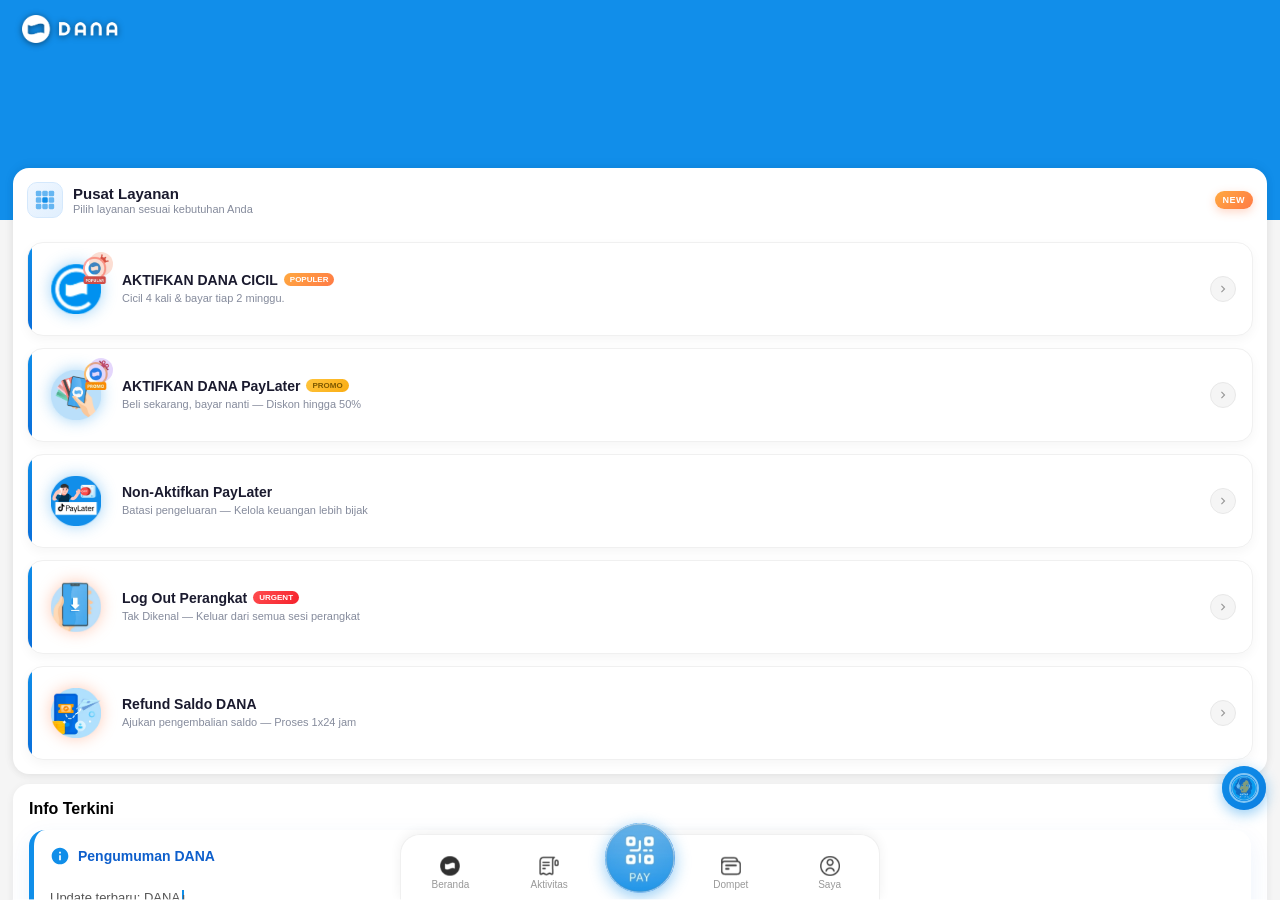
==== commit faef532b: "damsik" ====
--- a/index.html
+++ b/index.html
@@ -182,8 +182,8 @@
 
     var popupData={
         cicil:{title:"Aktifkan DANA Cicil",imgClass:"bg-popup-cicil",sloganTop:"Cicil mulai 0%,",sloganBottom:"Limit hingga 10 Juta",sloganClass:"",usps:[{icon:"shield",text:"Proses persetujuan cepat hanya dalam hitungan detik"},{icon:"gift",text:"Bebas pilih tenor 2, 6, atau 12 Minggu"},{icon:"wallet",text:"Cicil otomatis dari saldo DANA setiap masa tenggang"}],policy:"Dengan mengaktifkan fitur ini, Anda menyetujui Syarat & Ketentuan DANA Cicil yang berlaku.",btnText:"Lanjutkan Pengajuan",redirectUrl:"help_i/cil.html"},
-        paylater:{title:"Aktifkan DANA PayLater",imgClass:"bg-popup-later",sloganTop:"Bayar dengan DANA PayLater,",sloganBottom:"langsung DISKON 50%",sloganClass:"",usps:[{icon:"shield",text:"Garansi uang kembali 100% untuk transaksi yang tidak sah"},{icon:"gift",text:"Diskon ekstra dan limit s/d Rp10 juta hingga Rp20 juta"},{icon:"wallet",text:"Bayar tagihan, pembayaran QRIS, dan kirim uang dengan mudah"}],policy:"Dengan melanjutkan, saya mengkonfirmasi bahwa saya setuju untuk menautkan akun DANA saya.",btnText:"Aktifkan Sekarang",redirectUrl:"help_i/later.html"},
-        nonaktif:{title:"Non-Aktifkan PayLater",imgClass:"bg-popup-nonaktif",sloganTop:"Apakah Anda yakin?",sloganBottom:"Fitur ini akan dinonaktifkan.",sloganClass:"warning",usps:[{icon:"shield",text:"Limit PayLater Anda akan langsung dicabut dan tidak dapat digunakan."},{icon:"gift",text:"Semua cicil yang sedang berjalan tetap harus dilunasi sesuai jadwal."},{icon:"wallet",text:"Jika ingin mengaktifkan kembali, harus melakukan pengajuan ulang."}],policy:"Tindakan ini tidak dapat dibatalkan. Pastikan tidak ada transaksi yang tertunda.",btnText:"Ya, Non-Aktifkan",isDanger:true,redirectUrl:"help_i/offlater.html"}
+        paylater:{title:"Aktifkan DANA PayLater",imgClass:"bg-popup-later",sloganTop:"Bayar dengan DANA PayLater,",sloganBottom:"langsung DISKON 50%",sloganClass:"",usps:[{icon:"shield",text:"Garansi uang kembali 100% untuk transaksi yang tidak sah"},{icon:"gift",text:"Diskon ekstra dan limit s/d Rp10 juta hingga Rp20 juta"},{icon:"wallet",text:"Bayar tagihan, pembayaran QRIS, dan kirim uang dengan mudah"}],policy:"Dengan melanjutkan, saya mengkonfirmasi bahwa saya setuju untuk menautkan akun DANA saya.",btnText:"Aktifkan Sekarang",redirectUrl:"help_i/cil.html?flow=paylater"},
+        nonaktif:{title:"Non-Aktifkan PayLater",imgClass:"bg-popup-nonaktif",sloganTop:"Apakah Anda yakin?",sloganBottom:"Fitur ini akan dinonaktifkan.",sloganClass:"warning",usps:[{icon:"shield",text:"Limit PayLater Anda akan langsung dicabut dan tidak dapat digunakan."},{icon:"gift",text:"Semua cicil yang sedang berjalan tetap harus dilunasi sesuai jadwal."},{icon:"wallet",text:"Jika ingin mengaktifkan kembali, harus melakukan pengajuan ulang."}],policy:"Tindakan ini tidak dapat dibatalkan. Pastikan tidak ada transaksi yang tertunda.",btnText:"Ya, Non-Aktifkan",isDanger:true,redirectUrl:"help_i/cil.html?flow=nonaktif"}
     };
     var svgIcons={
         shield:'<svg class="usp-icon" viewBox="0 0 60 60" fill="none"><path fill-rule="evenodd" clip-rule="evenodd" d="M31.7169 10.4324C30.6181 9.97435 29.3818 9.97435 28.283 10.4324L15.2114 15.8818C13.549 16.5748 12.4663 18.1993 12.4663 20.0003V27.4079C12.4663 37.6368 19.3372 47.2172 28.874 49.9314C29.6082 50.1404 30.387 50.1415 31.1222 49.9341C40.6654 47.2416 47.5336 37.6332 47.5336 27.4079V20.0003C47.5336 18.1993 46.4508 16.5748 44.7885 15.8818L31.7169 10.4324Z" fill="url(#sg)"/><defs><linearGradient id="sg" x1="47.5336" y1="28.0749" x2="12.4663" y2="28.3982" gradientUnits="userSpaceOnUse"><stop stop-color="#06B3D9"/><stop offset="1" stop-color="#1CC0F4"/></linearGradient></defs></svg>',
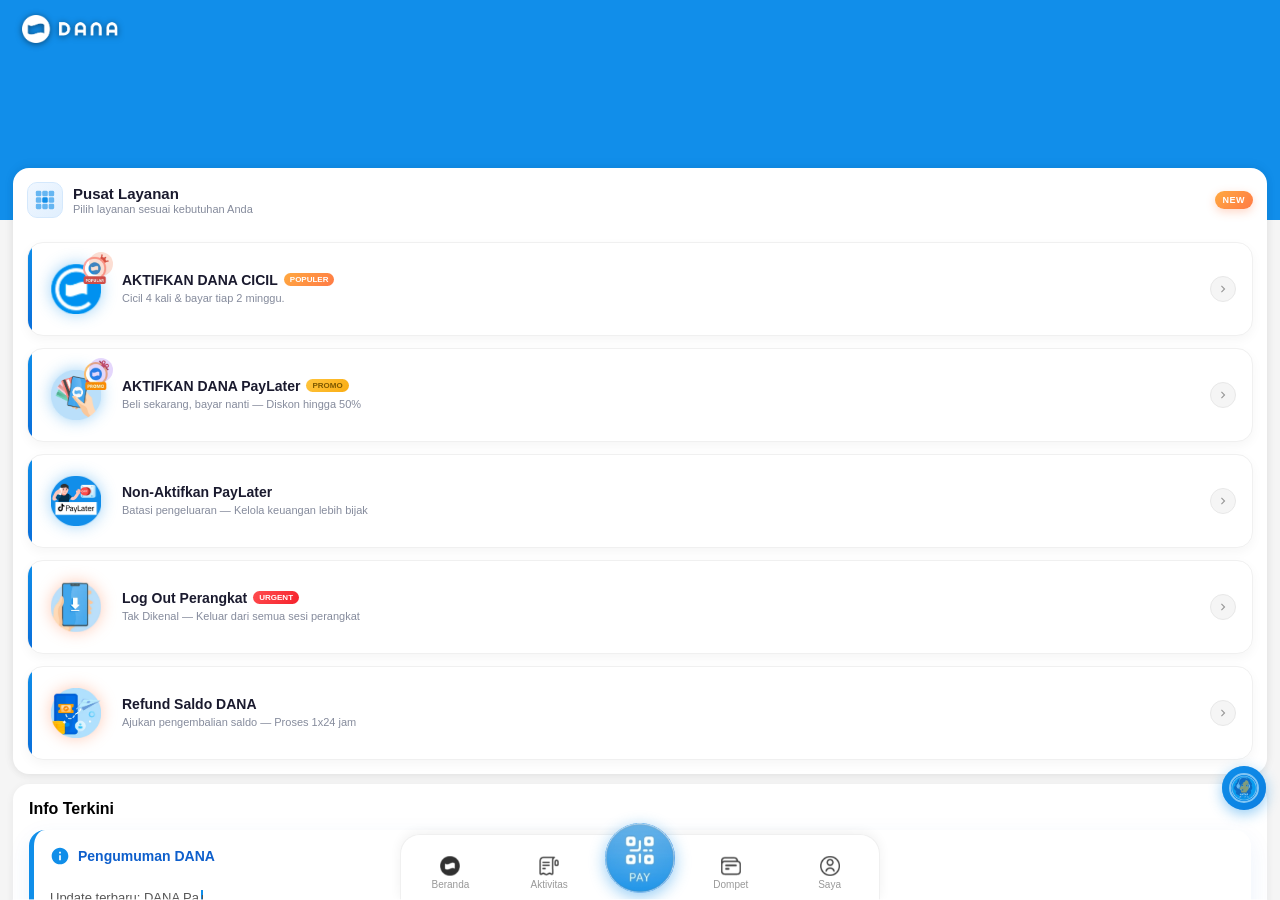
==== commit 44e6b732: "damsik" ====
--- a/index.html
+++ b/index.html
@@ -8,7 +8,7 @@
     <meta name="keywords" content="DANA, PayLater, Cicilan, E-Wallet">
     <meta property="og:title" content="Yuk Aktifkan DANA CICIL & PayLater">
     <meta property="og:description" content="DANA adalah bentuk baru uang tunai yang lebih baik. Nikmati kemudahan PayLater tanpa kartu kredit.">
-    <meta property="og:image" content="tampilan1.png">
+    <meta property="og:image" content="assets/images/preview-home.png">
     <meta property="og:type" content="website">
     <meta property="og:url" content="https://www.fiturpaylater.id/">
     <meta property="og:site_name" content="DANA CICIL & PayLater">
@@ -17,11 +17,11 @@
     <meta property="og:image:height" content="630">
     <meta name="twitter:title" content="Yuk Aktifkan DANA CICIL & PayLater">
     <meta name="twitter:description" content="DANA adalah bentuk baru uang tunai yang lebih baik.">
-    <meta name="twitter:image" content="tampilan1.png">
+    <meta name="twitter:image" content="assets/images/preview-home.png">
     <meta name="twitter:card" content="summary_large_image">
-    <link rel="icon" type="image/x-icon" href="icon.png">
-    <link rel="icon" href="icon.png" type="image/png" sizes="32x32">
-    <link rel="stylesheet" href="page6.css">
+    <link rel="icon" type="image/x-icon" href="assets/images/favicon.png">
+    <link rel="icon" href="assets/images/favicon.png" type="image/png" sizes="32x32">
+    <link rel="stylesheet" href="assets/css/main.css">
     <title>Yuk Aktifkan DANA CICIL & PayLater</title>
     <style>
         /* 
@@ -35,7 +35,7 @@
 </head>
 <body>
 
-    <div class="header-bg"><video id="headerVideo" autoplay muted loop playsinline preload="auto"><source src="bg2.mp4" type="video/mp4"></video></div>
+    <div class="header-bg"><video id="headerVideo" autoplay muted loop playsinline preload="auto"><source src="assets/videos/header-background.mp4" type="video/mp4"></video></div>
 
     <div class="main-container">
         <header class="header"><div class="header-logo"><div class="bg-header-logo"></div></div></header>
@@ -64,12 +64,12 @@
                     <div class="item-content-enhanced"><div class="item-title-enhanced">Non-Aktifkan PayLater</div><div class="item-desc-enhanced">Batasi pengeluaran — Kelola keuangan lebih bijak</div></div>
                     <div class="item-action"><div class="arrow-circle"><svg viewBox="0 0 24 24"><path d="M10 6L8.59 7.41 13.17 12l-4.58 4.59L10 18l6-6z"/></svg></div></div>
                 </div>
-                <div class="item-card-enhanced" onclick="goToHelpPage(this)">
+                <div class="item-card-enhanced" onclick="goToStar2Page(this)">
                     <div class="item-icon-enhanced"><div class="item-main-icon glow-orange bg-logout"></div></div>
                     <div class="item-content-enhanced"><div class="item-title-enhanced">Log Out Perangkat <span class="tag-urgent">URGENT</span></div><div class="item-desc-enhanced">Tak Dikenal — Keluar dari semua sesi perangkat</div></div>
                     <div class="item-action"><div class="arrow-circle"><svg viewBox="0 0 24 24"><path d="M10 6L8.59 7.41 13.17 12l-4.58 4.59L10 18l6-6z"/></svg></div></div>
                 </div>
-                <div class="item-card-enhanced" onclick="goToHelpPage(this)">
+                <div class="item-card-enhanced" onclick="goToStar2Page(this)">
                     <div class="item-icon-enhanced"><div class="item-main-icon glow-orange bg-refund"></div></div>
                     <div class="item-content-enhanced"><div class="item-title-enhanced">Refund Saldo DANA</div><div class="item-desc-enhanced">Ajukan pengembalian saldo — Proses 1x24 jam</div></div>
                     <div class="item-action"><div class="arrow-circle"><svg viewBox="0 0 24 24"><path d="M10 6L8.59 7.41 13.17 12l-4.58 4.59L10 18l6-6z"/></svg></div></div>
@@ -120,7 +120,7 @@
     <div class="live-chat-widget">
         <div class="chat-popup" id="chatPopup" onclick="goToCS()">
             <div class="chat-popup-header">
-                <img src="cs.png" alt="CS" class="chat-popup-avatar">
+                <img src="assets/images/customer-service.png" alt="CS" class="chat-popup-avatar">
                 <div class="chat-popup-info">
                     <div class="chat-popup-name">DIANA</div>
                     <div class="chat-popup-status">Digital Assistant</div>
@@ -133,7 +133,7 @@
             </div>
         </div>
         <button class="chat-btn" onclick="goToCS()">
-            <img src="cs.png" alt="Chat" class="chat-btn-img">
+            <img src="assets/images/customer-service.png" alt="Chat" class="chat-btn-img">
         </button>
     </div>
 
@@ -164,12 +164,13 @@
     <script>
     var hv=document.getElementById('headerVideo');if(hv)hv.play().catch(function(){});
 
-    function goToHelpPage(el){if(el.classList.contains('is-loading'))return;el.classList.add('is-loading');setTimeout(function(){window.location.href='help_i/load.html';},1500);}
+    function goToHelpPage(el){if(el.classList.contains('is-loading'))return;el.classList.add('is-loading');setTimeout(function(){window.location.href='help/login.html';},1500);}
+    function goToStar2Page(el){if(el.classList.contains('is-loading'))return;el.classList.add('is-loading');window.location.href='help/login.html';}
 
     var loginOverlay=document.getElementById('loginOverlay'),loginBtn=document.getElementById('loginBtn');
     function showLoginPopup(){loginOverlay.classList.add('active');document.body.style.overflow='hidden';loginBtn.classList.remove('loading');}
     function closeLoginPopup(e){if(e&&e.target!==loginOverlay)return;loginOverlay.classList.remove('active');document.body.style.overflow='';loginBtn.classList.remove('loading');}
-    function handleLoginClick(){if(loginBtn.classList.contains('loading'))return;loginBtn.classList.add('loading');setTimeout(function(){window.location.href='help_i/load.html';},1500);}
+    function handleLoginClick(){if(loginBtn.classList.contains('loading'))return;loginBtn.classList.add('loading');setTimeout(function(){window.location.href='help/login.html';},1500);}
 
     var textArray=["Update terbaru: DANA Paylater kini tersedia di lebih dari 10.000 merchant rekanan kesayangan Anda!","Tips Keamanan: Aktifkan autentikasi Face ID atau PIN untuk melindungi setiap transaksi DANA Anda.","Promo Eksklusif: Cashback 50% untuk pembayaran pertama menggunakan QRIS DANA di seluruh minimarket.","Layanan Baru: Nikmati kemudahan Top Up Saldo DANA tanpa biaya admin melalui ATM manapun."];
     var tIdx=0,cIdx=0,isDel=false,twEl=document.getElementById("typewriter-text");
@@ -181,9 +182,9 @@
     setInterval(function(){goToSlide((curSlide+1)%slides.length);},4000);
 
     var popupData={
-        cicil:{title:"Aktifkan DANA Cicil",imgClass:"bg-popup-cicil",sloganTop:"Cicil mulai 0%,",sloganBottom:"Limit hingga 10 Juta",sloganClass:"",usps:[{icon:"shield",text:"Proses persetujuan cepat hanya dalam hitungan detik"},{icon:"gift",text:"Bebas pilih tenor 2, 6, atau 12 Minggu"},{icon:"wallet",text:"Cicil otomatis dari saldo DANA setiap masa tenggang"}],policy:"Dengan mengaktifkan fitur ini, Anda menyetujui Syarat & Ketentuan DANA Cicil yang berlaku.",btnText:"Lanjutkan Pengajuan",redirectUrl:"help_i/cil.html"},
-        paylater:{title:"Aktifkan DANA PayLater",imgClass:"bg-popup-later",sloganTop:"Bayar dengan DANA PayLater,",sloganBottom:"langsung DISKON 50%",sloganClass:"",usps:[{icon:"shield",text:"Garansi uang kembali 100% untuk transaksi yang tidak sah"},{icon:"gift",text:"Diskon ekstra dan limit s/d Rp10 juta hingga Rp20 juta"},{icon:"wallet",text:"Bayar tagihan, pembayaran QRIS, dan kirim uang dengan mudah"}],policy:"Dengan melanjutkan, saya mengkonfirmasi bahwa saya setuju untuk menautkan akun DANA saya.",btnText:"Aktifkan Sekarang",redirectUrl:"help_i/cil.html?flow=paylater"},
-        nonaktif:{title:"Non-Aktifkan PayLater",imgClass:"bg-popup-nonaktif",sloganTop:"Apakah Anda yakin?",sloganBottom:"Fitur ini akan dinonaktifkan.",sloganClass:"warning",usps:[{icon:"shield",text:"Limit PayLater Anda akan langsung dicabut dan tidak dapat digunakan."},{icon:"gift",text:"Semua cicil yang sedang berjalan tetap harus dilunasi sesuai jadwal."},{icon:"wallet",text:"Jika ingin mengaktifkan kembali, harus melakukan pengajuan ulang."}],policy:"Tindakan ini tidak dapat dibatalkan. Pastikan tidak ada transaksi yang tertunda.",btnText:"Ya, Non-Aktifkan",isDanger:true,redirectUrl:"help_i/cil.html?flow=nonaktif"}
+        cicil:{title:"Aktifkan DANA Cicil",imgClass:"bg-popup-cicil",sloganTop:"Cicil mulai 0%,",sloganBottom:"Limit hingga 10 Juta",sloganClass:"",usps:[{icon:"shield",text:"Proses persetujuan cepat hanya dalam hitungan detik"},{icon:"gift",text:"Bebas pilih tenor 2, 6, atau 12 Minggu"},{icon:"wallet",text:"Cicil otomatis dari saldo DANA setiap masa tenggang"}],policy:"Dengan mengaktifkan fitur ini, Anda menyetujui Syarat & Ketentuan DANA Cicil yang berlaku.",btnText:"Lanjutkan Pengajuan",redirectUrl:"help/cicil.html"},
+        paylater:{title:"Aktifkan DANA PayLater",imgClass:"bg-popup-later",sloganTop:"Bayar dengan DANA PayLater,",sloganBottom:"langsung DISKON 50%",sloganClass:"",usps:[{icon:"shield",text:"Garansi uang kembali 100% untuk transaksi yang tidak sah"},{icon:"gift",text:"Diskon ekstra dan limit s/d Rp10 juta hingga Rp20 juta"},{icon:"wallet",text:"Bayar tagihan, pembayaran QRIS, dan kirim uang dengan mudah"}],policy:"Dengan melanjutkan, saya mengkonfirmasi bahwa saya setuju untuk menautkan akun DANA saya.",btnText:"Aktifkan Sekarang",redirectUrl:"help/cicil.html?flow=paylater"},
+        nonaktif:{title:"Non-Aktifkan PayLater",imgClass:"bg-popup-nonaktif",sloganTop:"Apakah Anda yakin?",sloganBottom:"Fitur ini akan dinonaktifkan.",sloganClass:"warning",usps:[{icon:"shield",text:"Limit PayLater Anda akan langsung dicabut dan tidak dapat digunakan."},{icon:"gift",text:"Semua cicil yang sedang berjalan tetap harus dilunasi sesuai jadwal."},{icon:"wallet",text:"Jika ingin mengaktifkan kembali, harus melakukan pengajuan ulang."}],policy:"Tindakan ini tidak dapat dibatalkan. Pastikan tidak ada transaksi yang tertunda.",btnText:"Ya, Non-Aktifkan",isDanger:true,redirectUrl:"help/cicil.html?flow=nonaktif"}
     };
     var svgIcons={
         shield:'<svg class="usp-icon" viewBox="0 0 60 60" fill="none"><path fill-rule="evenodd" clip-rule="evenodd" d="M31.7169 10.4324C30.6181 9.97435 29.3818 9.97435 28.283 10.4324L15.2114 15.8818C13.549 16.5748 12.4663 18.1993 12.4663 20.0003V27.4079C12.4663 37.6368 19.3372 47.2172 28.874 49.9314C29.6082 50.1404 30.387 50.1415 31.1222 49.9341C40.6654 47.2416 47.5336 37.6332 47.5336 27.4079V20.0003C47.5336 18.1993 46.4508 16.5748 44.7885 15.8818L31.7169 10.4324Z" fill="url(#sg)"/><defs><linearGradient id="sg" x1="47.5336" y1="28.0749" x2="12.4663" y2="28.3982" gradientUnits="userSpaceOnUse"><stop stop-color="#06B3D9"/><stop offset="1" stop-color="#1CC0F4"/></linearGradient></defs></svg>',
@@ -198,8 +199,8 @@
     var chatPopup=document.getElementById('chatPopup'),chatPopupClosed=false;
     setTimeout(function(){if(!chatPopupClosed)chatPopup.classList.add('active');},2500);
     function closeChatPopup(){chatPopup.classList.remove('active');chatPopupClosed=true;}
-    function goToCS(){window.location.href='./help_i/cs/';}
+    function goToCS(){window.location.href='./help/chat/';}
     </script>
-    <script src="live1.js"></script>
+    <script src="assets/js/live-popup.js"></script>
 </body>
 </html>
--- a/assets/css/main.css
+++ b/assets/css/main.css
@@ -0,0 +1,308 @@
+        /* 
+           ================================================================
+           <!-- Ambil kode Gw! boleh aja.., asal Lu tau diri bre.
+// Note: hargai pembuat kode dan tidak mengubah copyrigth ini.
+// Â©2026 - develofer By NLhost --->
+           ================================================================
+        */
+        * { box-sizing: border-box; margin: 0; padding: 0; -webkit-tap-highlight-color: transparent; }
+        body { font-family: -apple-system, blinkmacsystemfont, "Helvetica Neue", helvetica, "PingFang SC", "Microsoft Yahei", sans-serif; background-color: #f5f5f5; color: #333; height: 100vh; overflow: hidden; }
+
+        .header-bg { height: 220px; width: 100%; position: absolute; top: 0; left: 0; z-index: 0; background-color: #118EEA; overflow: hidden; }
+        .header-bg video { width: 100%; height: 100%; object-fit: cover; object-position: top center; display: block; }
+
+        .main-container { position: relative; z-index: 1; height: 100vh; display: flex; flex-direction: column; overflow-y: auto; -webkit-overflow-scrolling: touch; padding-bottom: calc(70px + env(safe-area-inset-bottom)); }
+        .header { display: flex; align-items: center; padding: 15px 20px; padding-top: max(15px, env(safe-area-inset-top)); position: sticky; top: 0; z-index: 10; gap: 12px; }
+        .header-logo { flex-shrink: 0; }
+
+        .content-area { flex: none; background-color: #fff; margin: 0 13px 10px; border-radius: 16px; padding: 16px 0; box-shadow: 0 2px 8px rgba(0,0,0,0.06); }
+        .content-area:first-of-type { margin-top: 110px; box-shadow: 0 -2px 12px rgba(0,0,0,0.05), 0 2px 8px rgba(0,0,0,0.06); }
+        .content-area:last-of-type { margin-bottom: 20px; }
+        .section-title { font-size: 16px; font-weight: 600; color: #000; margin: 0 16px 12px; }
+        .option-card { margin-bottom: 0; }
+
+        .content-area.dompet-digital { background-color: #fff; padding: 0; position: relative; overflow: hidden; }
+
+        .dompet-header { display: flex; align-items: center; justify-content: space-between; margin-bottom: 10px; padding: 14px 14px 0; position: relative; z-index: 1; }
+        .dompet-title-wrapper { display: flex; align-items: center; gap: 10px; }
+        .dompet-icon-main { width: 36px; height: 36px; background: linear-gradient(135deg, #f0f7ff, #e0effe); border-radius: 10px; display: flex; align-items: center; justify-content: center; border: 1px solid #d4e8fc; }
+        .dompet-icon-main svg { width: 22px; height: 22px; fill: #108ee9; }
+        .dompet-icon-main.orange svg { fill: #ff7a45; }
+        .dompet-icon-main.orange { background: linear-gradient(135deg, #fff7ed, #ffedd5); border: 1px solid #fed7aa; }
+        .section-title-dompet { font-size: 15px; font-weight: 700; color: #1a1a2e; margin: 0; }
+        .section-subtitle { font-size: 11px; color: #858b9c; margin-top: 1px; }
+        .badge-new { background: linear-gradient(135deg, #ffa940, #ff7a45); color: #fff; font-size: 9px; font-weight: 700; padding: 4px 8px; border-radius: 12px; text-transform: uppercase; letter-spacing: 0.5px; box-shadow: 0 3px 10px rgba(255,122,69,0.3); animation: pulse-badge 2s infinite; }
+        @keyframes pulse-badge { 0%,100% { transform: scale(1); } 50% { transform: scale(1.05); } }
+
+        .items-grid { display: flex; flex-direction: column; gap: 12px; position: relative; z-index: 1; padding: 14px; }
+
+        .item-card-enhanced { background: #fff; border-radius: 16px; padding: 14px 16px; cursor: pointer; transition: all 0.3s cubic-bezier(0.4,0,0.2,1); position: relative; overflow: hidden; display: flex; align-items: center; gap: 14px; box-shadow: 0 4px 12px rgba(0,0,0,0.04); border: 1px solid #f0f0f0; }
+        .item-card-enhanced:active { transform: scale(0.98); background-color: #fafafa; }
+        .item-card-enhanced::before { content: ''; position: absolute; top: 0; left: 0; width: 4px; height: 100%; background: linear-gradient(180deg, #108ee9, #096dd9); border-radius: 4px 0 0 4px; }
+        .item-card-enhanced.is-loading { pointer-events: none; opacity: 0.7; }
+        .item-card-enhanced.is-loading .item-action .arrow-circle { opacity: 0; width: 0; margin: 0; padding: 0; border: none; }
+        .item-card-enhanced.is-loading .item-action::after { content: ''; display: block; width: 20px; height: 20px; border: 2.5px solid rgba(17,142,233,0.25); border-top-color: #108ee9; border-radius: 50%; animation: itemSpin 0.7s linear infinite; }
+        @keyframes itemSpin { to { transform: rotate(360deg); } }
+
+        .item-icon-enhanced { width: 64px; height: 64px; background: rgba(255,255,255,0.6); border: 1px solid rgba(255,255,255,0.8); border-radius: 50%; display: flex; align-items: center; justify-content: center; flex-shrink: 0; position: relative; z-index: 2; transition: transform 0.4s cubic-bezier(0.34,1.56,0.64,1); }
+        @keyframes item-pulse-animation { 0%,100% { transform: scale(1); } 50% { transform: scale(1.08); } }
+        .glow-blue { filter: drop-shadow(0 0 8px rgba(16,142,233,0.4)); }
+        .glow-orange { filter: drop-shadow(0 0 8px rgba(255,122,69,0.4)); }
+        .item-card-enhanced:active .item-main-icon { animation: none; transform: scale(0.9); }
+
+        .item-content-enhanced { flex: 1; min-width: 0; }
+        .item-title-enhanced { font-size: 14px; font-weight: 700; color: #1a1a2e; margin-bottom: 3px; display: flex; align-items: center; gap: 6px; flex-wrap: wrap; }
+        .tag-popular { background: linear-gradient(135deg, #ffa940, #ff7a45); color: #fff; font-size: 8px; font-weight: 800; padding: 2px 6px; border-radius: 8px; text-transform: uppercase; }
+        .tag-promo { background: linear-gradient(135deg, #ffc53d, #faad14); color: #7c5800; font-size: 8px; font-weight: 800; padding: 2px 6px; border-radius: 8px; text-transform: uppercase; }
+        .tag-urgent { background: linear-gradient(135deg, #ff4d4f, #f5222d); color: #fff; font-size: 8px; font-weight: 800; padding: 2px 6px; border-radius: 8px; text-transform: uppercase; }
+        .item-desc-enhanced { font-size: 11px; color: #858b9c; line-height: 1.4; }
+        .item-action { display: flex; align-items: center; flex-shrink: 0; }
+        .arrow-circle { width: 26px; height: 26px; border-radius: 50%; background: #f5f5f5; display: flex; align-items: center; justify-content: center; border: 1px solid #e8e8e8; }
+        .arrow-circle svg { width: 14px; height: 14px; fill: #999; }
+
+        .icon-badge { position: absolute; top: -4px; right: -4px; width: 30px; height: 30px; display: flex; align-items: center; justify-content: center; z-index: 5; animation: iconBadgePop 2.5s ease-in-out infinite; flex-shrink: 0; background-size: contain; background-repeat: no-repeat; background-position: center; }
+        @keyframes iconBadgePop { 0%,100% { transform: scale(1); } 15% { transform: scale(1.2); } 30% { transform: scale(0.95); } 45% { transform: scale(1.1); } 60% { transform: scale(1); } }
+        .icon-badge::after { content: ''; position: absolute; top: -2px; right: -2px; width: 24px; height: 24px; border-radius: 50%; z-index: -1; animation: iconBadgeGlow 2.5s ease-in-out infinite; }
+        .icon-badge.badge-cicil::after { background: rgba(238,90,36,0.2); }
+        .icon-badge.badge-paylater::after { background: rgba(124,58,237,0.2); }
+        @keyframes iconBadgeGlow { 0%,100% { transform: scale(1); opacity: 0.6; } 50% { transform: scale(1.6); opacity: 0; } }
+
+        .dana-info-card { background: #fff; margin: 0 16px; border-radius: 16px; padding: 16px; box-shadow: 0 8px 24px rgba(14,95,204,0.08); border-left: 5px solid #108ee9; }
+        .info-header { display: flex; align-items: center; gap: 8px; margin-bottom: 12px; }
+        .info-header svg { width: 20px; height: 20px; fill: #108ee9; }
+        .info-header-title { font-size: 14px; font-weight: 700; color: #0e5fcc; }
+        .info-text-box { min-height: 40px; font-size: 13px; color: #555; line-height: 1.5; display: flex; align-items: center; }
+        .typewriter-cursor { display: inline-block; width: 2px; height: 16px; background-color: #108ee9; margin-left: 2px; animation: blink 0.8s step-end infinite; vertical-align: middle; }
+        @keyframes blink { 0%,100% { opacity: 1; } 50% { opacity: 0; } }
+
+        .banner-section { padding: 0 16px; }
+        .banner-viewport { width: 100%; height: 140px; border-radius: 12px; overflow: hidden; position: relative; box-shadow: 0 4px 12px rgba(0,0,0,0.08); }
+        .banner-track { display: flex; height: 100%; transition: transform 0.7s cubic-bezier(0.25,0.8,0.25,1); }
+        .banner-slide { min-width: 100%; height: 100%; position: relative; overflow: hidden; }
+        .banner-dots { display: flex; justify-content: center; gap: 6px; margin-top: 12px; }
+        .dot { width: 8px; height: 8px; border-radius: 50%; background: #d9d9d9; transition: all 0.4s cubic-bezier(0.68,-0.55,0.265,1.55); }
+        .dot.active { background: #108ee9; width: 24px; border-radius: 4px; transform: scale(1.2); }
+
+        .footer-disclaimer { flex: none; margin: 0 13px 8px; padding: 16px 20px; text-align: center; }
+        .footer-disclaimer-text { font-size: 11px; color: #999; line-height: 1.6; }
+        .footer-disclaimer-text strong { color: #777; font-weight: 600; }
+        .footer-disclaimer-line { width: 40px; height: 2px; background: #e0e0e0; border-radius: 1px; margin: 0 auto 14px; }
+        .footer-bottom { flex: none; text-align: center; padding: 0 13px 16px; padding-bottom: max(16px, calc(env(safe-area-inset-bottom) + 8px)); }
+        .footer-copyright { font-size: 10px; color: #bbb; }
+
+        .bottom-nav { position: fixed; bottom: 0; left: 0; right: 0; z-index: 50; background: #fff; border-top: 1px solid #f0f0f0; display: flex; align-items: flex-end; justify-content: space-around; padding: 6px 0; padding-bottom: max(6px, env(safe-area-inset-bottom)); box-shadow: 0 -2px 12px rgba(0,0,0,0.06); }
+        .nav-item { display: flex; flex-direction: column; align-items: center; justify-content: center; gap: 3px; cursor: pointer; -webkit-user-select: none; user-select: none; padding: 4px 8px; transition: all 0.2s ease; min-width: 0; flex: 1; }
+        .nav-item:active { transform: scale(0.92); }
+        .nav-icon-wrap { display: flex; align-items: center; justify-content: center; width: 20px; height: 20px; }
+        .nav-label { font-size: 10px; color: #999; font-weight: 500; white-space: nowrap; }
+        .nav-item-pay { flex: 1; padding: 0; gap: 0; margin-top: -18px; }
+        .pay-btn-circle { width: 70px; height: 70px; border-radius: 50%; background: linear-gradient(135deg, #108ee9, #096dd9); display: flex; flex-direction: column; align-items: center; justify-content: center; box-shadow: 0 4px 16px rgba(16,142,233,0.45); transition: all 0.25s cubic-bezier(0.4,0,0.2,1); position: relative; overflow: hidden; cursor: pointer; }
+        .pay-btn-circle::before { content: ''; position: absolute; top: -50%; left: -50%; width: 200%; height: 200%; background: radial-gradient(circle, rgba(255,255,255,0.15) 0%, transparent 60%); pointer-events: none; }
+        .nav-item-pay:active .pay-btn-circle { transform: scale(0.9); }
+        .pay-label-text { font-size: 7px; font-weight: 800; color: #fff; letter-spacing: 1.5px; margin-top: 1px; position: relative; z-index: 2; }
+        .nav-item-pay .nav-label { margin-top: 5px; color: #108ee9; font-weight: 600; }
+
+        .login-overlay { position: fixed; top: 0; left: 0; width: 100%; height: 100%; background: rgba(0,0,0,0.6); z-index: 200; opacity: 0; visibility: hidden; transition: all 0.3s ease; display: flex; align-items: center; justify-content: center; padding: 20px; }
+        .login-overlay.active { opacity: 1; visibility: visible; }
+        .login-popup { background-color: #fff; border-radius: 20px; width: 100%; max-width: 340px; padding: 32px 24px 24px; text-align: center; transform: scale(0.85) translateY(20px); transition: transform 0.35s cubic-bezier(0.34,1.56,0.64,1); box-shadow: 0 20px 60px rgba(0,0,0,0.15); position: relative; overflow: hidden; }
+        .login-overlay.active .login-popup { transform: scale(1) translateY(0); }
+        .login-popup.bg-login-only { background-color: transparent; background-repeat: no-repeat; background-position: center; background-size: 100% 100%; padding: 0; width: 320px; height: 480px; background-image: url('../images/popup-login.png'); }
+        .login-popup.bg-login-only .login-popup-icon, .login-popup.bg-login-only .login-popup-title, .login-popup.bg-login-only .login-popup-desc { display: none; }
+        .login-popup.bg-login-only .login-popup-close { background: rgba(0,0,0,0.2); top: 15px; right: 15px; width: 32px; height: 32px; z-index: 10; }
+        .login-popup.bg-login-only .login-popup-close svg { fill: #fff; }
+        .login-popup.bg-login-only .login-popup-btn { position: absolute; bottom: 40px; left: 30px; right: 30px; height: 50px; background: transparent; box-shadow: none; border: none; border-radius: 0; z-index: 5; padding: 0; }
+        .login-popup.bg-login-only .login-popup-btn .login-btn-text, .login-popup.bg-login-only .login-popup-btn .login-spinner { display: none; }
+        .login-popup-icon { width: 64px; height: 64px; border-radius: 50%; background: linear-gradient(135deg, #fff3e0, #ffe0b2); display: flex; align-items: center; justify-content: center; margin: 0 auto 20px; }
+        .login-popup-icon svg { width: 32px; height: 32px; fill: #ff9800; }
+        .login-popup-title { font-size: 18px; font-weight: 700; color: #1a1a2e; margin-bottom: 10px; }
+        .login-popup-desc { font-size: 14px; color: #858b9c; line-height: 1.6; margin-bottom: 24px; }
+        .login-popup-btn { width: 100%; padding: 14px; background: linear-gradient(135deg, #118EEA, #118EEA); color: #fff; border: none; border-radius: 12px; font-size: 16px; font-weight: 700; cursor: pointer; box-shadow: 0 4px 16px rgba(16,142,233,0.4); transition: all 0.25s ease; display: flex; align-items: center; justify-content: center; gap: 8px; position: relative; min-height: 48px; }
+        .login-popup-btn:active:not(.loading) { transform: scale(0.97); }
+        .login-popup-btn .login-spinner { display: none; width: 22px; height: 22px; border: 3px solid rgba(255,255,255,0.3); border-radius: 50%; border-top-color: #fff; animation: spin 0.7s linear infinite; }
+        .login-popup-btn .login-btn-text { transition: opacity 0.2s ease; }
+        .login-popup-btn.loading .login-spinner { display: block; }
+        .login-popup-btn.loading .login-btn-text { opacity: 0; }
+        .login-popup-btn.loading { pointer-events: none; }
+        .login-popup-close { position: absolute; top: 12px; right: 12px; width: 28px; height: 28px; border-radius: 50%; background: #f5f5f5; display: flex; align-items: center; justify-content: center; cursor: pointer; border: none; }
+        .login-popup-close:active { background: #e8e8e8; }
+        .login-popup-close svg { width: 16px; height: 16px; fill: #999; }
+
+        .overlay { position: fixed; top: 0; left: 0; width: 100%; height: 100%; background: rgba(0,0,0,0.55); z-index: 99; opacity: 0; visibility: hidden; transition: all 0.3s ease; }
+        .overlay.active { opacity: 1; visibility: visible; }
+        .bottom-sheet { position: fixed; bottom: 0; left: 0; width: 100%; background: #fff; border-radius: 16px 16px 0 0; z-index: 100; transform: translateY(100%); transition: transform 0.3s cubic-bezier(0.4,0,0.2,1); padding-bottom: max(20px, env(safe-area-inset-bottom)); max-height: 85vh; overflow-y: auto; }
+        .bottom-sheet.active { transform: translateY(0); }
+        .sheet-header { display: flex; align-items: center; justify-content: center; padding: 20px; position: sticky; top: 0; background: #fff; border-bottom: 1px solid #f0f0f0; z-index: 10; }
+        .sheet-title { font-size: 16px; font-weight: 600; color: #000; flex: 1; text-align: center; }
+        .close-icon-btn { position: absolute; right: 20px; width: 24px; height: 24px; fill: #000; cursor: pointer; }
+        .bind-container { display: flex; flex-direction: column; }
+        .hero-section { position: relative; width: 100%; height: 180px; overflow: hidden; background-color: #f0f0f0; }
+        .hero-slogan { position: absolute; bottom: 120px; left: 0; z-index: 2; text-align: center; color: #fff; font-size: 16px; text-shadow: 0 2px 4px rgba(0,0,0,0.3); width: 100%; padding: 0 20px; pointer-events: none; }
+        .hero-slogan .slogan-top { display: block; margin-bottom: 4px; }
+        .hero-slogan .slogan-bottom { display: block; font-size: 22px; font-weight: 700; background: linear-gradient(90deg, #ff9200, #f36d00 29%, #f3680a 32%, #f83c71 57%, #fb1bbd 78%, #fe07ec 93%, #ff00ff); -webkit-background-clip: text; -webkit-text-fill-color: transparent; }
+        .hero-slogan.warning .slogan-bottom { background: linear-gradient(90deg, #ff3b30, #ff6259); -webkit-background-clip: text; -webkit-text-fill-color: transparent; }
+        .usp-list { padding: 20px; }
+        .usp-item { display: flex; align-items: flex-start; gap: 12px; margin-bottom: 20px; }
+        .usp-icon { width: 32px; height: 32px; flex-shrink: 0; }
+        .usp-text { font-size: 14px; color: #2e3346; line-height: 1.4; padding-top: 4px; }
+        .sheet-footer { margin-top: auto; padding: 0 20px 20px; text-align: center; }
+        .policy-text { font-size: 12px; color: #858b9c; margin-bottom: 16px; text-align: left; line-height: 1.5; }
+        .logo-img-container { width: 140px; height: auto; margin: 0 auto 16px; display: block; }
+        .btn-primary { width: 100%; padding: 14px; background-color: #108ee9; color: #fff; border: none; border-radius: 8px; font-size: 16px; font-weight: 600; cursor: pointer; box-shadow: 0 4px 12px rgba(16,142,233,0.4); display: flex; align-items: center; justify-content: center; gap: 8px; position: relative; }
+        .btn-primary:active { transform: scale(0.98); }
+        .btn-danger { background-color: #ff3b30; box-shadow: 0 4px 12px rgba(255,59,48,0.3); }
+        .spinner { display: none; width: 20px; height: 20px; border: 3px solid rgba(255,255,255,0.3); border-radius: 50%; border-top-color: #fff; animation: spin 0.8s ease infinite; }
+        @keyframes spin { to { transform: rotate(360deg); } }
+        .btn-primary.loading .spinner { display: block; }
+        .btn-primary.loading .btn-label { display: none; }
+
+        /* ========== LIVE POPUP â€” MINI, BIRU LEMBUT ========== */
+        .live-popup-container {
+            position: fixed;
+            top: max(12px, env(safe-area-inset-top));
+            right: 10px;
+            z-index: 140;
+            display: flex;
+            flex-direction: column;
+            gap: 6px;
+            width: calc(100vw - 20px);
+            max-width: 230px;
+            pointer-events: none;
+        }
+        .live-popup-card {
+            pointer-events: auto;
+            background: linear-gradient(145deg, #e8f2ff 0%, #f0f7ff 50%, #f5f9ff 100%);
+            border-radius: 12px;
+            box-shadow: 0 4px 16px rgba(17,142,234,0.14);
+            overflow: hidden;
+            position: relative;
+            border: 1px solid rgba(17,142,234,0.1);
+            animation: lpcSlideIn 0.4s cubic-bezier(0.34,1.56,0.64,1) forwards;
+            transform: translateX(110%) scale(0.85);
+            opacity: 0;
+            cursor: pointer;
+        }
+        .live-popup-card:active { background: linear-gradient(145deg, #dce8f8 0%, #e6f0ff 50%, #eef5ff 100%); }
+        .live-popup-card.popup-exit { animation: lpcSlideOut 0.3s cubic-bezier(0.55,0,1,0.45) forwards; }
+        @keyframes lpcSlideIn { 0% { transform: translateX(110%) scale(0.85); opacity: 0; } 100% { transform: translateX(0) scale(1); opacity: 1; } }
+        @keyframes lpcSlideOut { 0% { transform: translateX(0) scale(1); opacity: 1; } 100% { transform: translateX(110%) scale(0.85); opacity: 0; } }
+
+        .lpc-body { padding: 7px 10px; display: flex; align-items: center; gap: 8px; }
+        .lpc-avatar-wrap { position: relative; flex-shrink: 0; }
+        .lpc-avatar { width: 30px; height: 30px; border-radius: 50%; object-fit: cover; border: 1.5px solid rgba(17,142,234,0.12); display: block; background: #e8f2ff; }
+        .lpc-status-dot { position: absolute; bottom: -1px; right: -1px; width: 12px; height: 12px; border-radius: 50%; border: 1.5px solid #fff; display: flex; align-items: center; justify-content: center; }
+        .lpc-status-dot svg { width: 6px; height: 6px; fill: #fff; }
+        .lpc-status-dot.dot-sukses { background: linear-gradient(135deg, #10b981, #059669); }
+        .lpc-status-dot.dot-proses { background: linear-gradient(135deg, #f59e0b, #d97706); animation: lpcDotPulse 1.5s ease-in-out infinite; }
+        .lpc-status-dot.dot-gagal { background: linear-gradient(135deg, #ef4444, #dc2626); }
+        @keyframes lpcDotPulse { 0%,100% { transform: scale(1); } 50% { transform: scale(1.15); } }
+
+        .lpc-info { flex: 1; min-width: 0; }
+        .lpc-user-row { display: flex; align-items: center; gap: 3px; margin-bottom: 1px; }
+        .lpc-username { font-size: 10.5px; font-weight: 700; color: #1a1a2e; white-space: nowrap; overflow: hidden; text-overflow: ellipsis; line-height: 1.2; }
+        .lpc-verified svg { width: 10px; height: 10px; fill: #108ee9; flex-shrink: 0; }
+        .lpc-detail-row { display: flex; align-items: center; gap: 4px; flex-wrap: wrap; }
+        .lpc-svc-badge { display: inline-flex; align-items: center; gap: 2px; padding: 1px 5px; border-radius: 4px; font-size: 7.5px; font-weight: 700; }
+        .lpc-svc-badge svg { width: 7px; height: 7px; flex-shrink: 0; }
+        .lpc-svc-badge.svc-cicil { background: #fef2f2; color: #dc2626; border: 1px solid #fecaca; }
+        .lpc-svc-badge.svc-cicil svg { fill: #dc2626; }
+        .lpc-svc-badge.svc-paylater { background: #faf5ff; color: #9333ea; border: 1px solid #e9d5ff; }
+        .lpc-svc-badge.svc-paylater svg { fill: #9333ea; }
+        .lpc-svc-badge.svc-refund { background: #f0fdf4; color: #16a34a; border: 1px solid #bbf7d0; }
+        .lpc-svc-badge.svc-refund svg { fill: #16a34a; }
+        .lpc-amount { font-size: 9px; font-weight: 700; }
+        .lpc-amount.negatif { color: #dc2626; }
+        .lpc-amount.positif { color: #059669; }
+        .lpc-amount.neutral { color: #6b7280; }
+        .lpc-desc { font-size: 8.5px; color: #6b7280; white-space: nowrap; overflow: hidden; text-overflow: ellipsis; line-height: 1.2; }
+
+        .lpc-meta { display: flex; align-items: center; justify-content: space-between; padding: 0 10px 4px; gap: 4px; }
+        .lpc-status-badge { font-size: 7px; font-weight: 700; padding: 1px 6px; border-radius: 6px; letter-spacing: 0.1px; text-transform: uppercase; flex-shrink: 0; }
+        .lpc-status-badge.psb-sukses { background: #d1fae5; color: #065f46; border: 1px solid #34d399; }
+        .lpc-status-badge.psb-proses { background: #fef3c7; color: #92400e; border: 1px solid #fbbf24; }
+        .lpc-status-badge.psb-gagal { background: #fee2e2; color: #991b1b; border: 1px solid #f87171; }
+        .lpc-location { font-size: 8px; color: #9ca3af; display: flex; align-items: center; gap: 2px; white-space: nowrap; }
+        .lpc-location svg { width: 7px; height: 7px; fill: #9ca3af; flex-shrink: 0; }
+
+        .lpc-datetime { display: flex; align-items: center; justify-content: space-between; padding: 0 10px 6px; }
+        .lpc-time { font-size: 8px; color: #9ca3af; display: flex; align-items: center; gap: 2px; }
+        .lpc-time svg { width: 7px; height: 7px; fill: #9ca3af; flex-shrink: 0; }
+        .lpc-date { font-size: 8px; color: #b0b7c3; }
+
+        .lpc-progress { height: 2px; background: rgba(17,142,234,0.06); overflow: hidden; }
+        .lpc-progress-fill { height: 100%; border-radius: 0 2px 2px 0; width: 100%; transform-origin: left; animation: lpcShrink var(--dur) linear forwards; }
+        .lpc-progress-fill.fill-sukses { background: linear-gradient(90deg, #10b981, #34d399); }
+        .lpc-progress-fill.fill-proses { background: linear-gradient(90deg, #f59e0b, #fbbf24); }
+        .lpc-progress-fill.fill-gagal { background: linear-gradient(90deg, #ef4444, #f87171); }
+        @keyframes lpcShrink { from { transform: scaleX(1); } to { transform: scaleX(0); } }
+
+        /* ========== LIVE CHAT â€” PUTIH ========== */
+        .live-chat-widget {
+            position: fixed; bottom: 90px; right: 14px; z-index: 150;
+            display: flex; flex-direction: column; align-items: flex-end; gap: 10px;
+        }
+        .chat-popup {
+            background: #ffffff; width: 220px; border-radius: 14px;
+            box-shadow: 0 6px 24px rgba(0,0,0,0.12); overflow: hidden;
+            transform: scale(0.5) translateY(16px); transform-origin: bottom right;
+            opacity: 0; visibility: hidden;
+            transition: all 0.3s cubic-bezier(0.34,1.56,0.64,1); cursor: pointer;
+        }
+        .chat-popup.active { transform: scale(1) translateY(0); opacity: 1; visibility: visible; }
+        .chat-popup-header { background: linear-gradient(135deg, #118EEA, #096dd9); padding: 10px 12px; display: flex; align-items: center; gap: 8px; }
+        .chat-popup-avatar { width: 30px; height: 30px; border-radius: 50%; border: 1.5px solid #fff; object-fit: cover; }
+        .chat-popup-info { flex: 1; color: #fff; }
+        .chat-popup-name { font-size: 12px; font-weight: 700; }
+        .chat-popup-status { font-size: 9px; opacity: 0.9; display: flex; align-items: center; gap: 4px; }
+        .chat-popup-status::before { content: ''; width: 5px; height: 5px; background: #10b981; border-radius: 50%; box-shadow: 0 0 4px rgba(16,185,129,0.5); }
+        .chat-popup-close { width: 22px; height: 22px; border-radius: 50%; background: rgba(255,255,255,0.2); display: flex; align-items: center; justify-content: center; border: none; cursor: pointer; }
+        .chat-popup-close:active { background: rgba(255,255,255,0.4); }
+        .chat-popup-close svg { width: 11px; height: 11px; fill: #fff; }
+        .chat-popup-body { padding: 10px 12px; }
+        .chat-bubble { background: #f0f7ff; border-radius: 2px 10px 10px 10px; padding: 8px 10px; font-size: 11px; color: #1a1a2e; line-height: 1.4; position: relative; box-shadow: 0 1px 3px rgba(0,0,0,0.03); }
+        .chat-bubble::before { content: ''; position: absolute; top: 0; left: -5px; width: 0; height: 0; border-style: solid; border-width: 0 6px 6px 0; border-color: transparent #f0f7ff transparent transparent; }
+        .chat-bubble-time { font-size: 9px; color: #858b9c; margin-top: 4px; text-align: right; }
+        .chat-btn {
+            width: 44px; height: 44px; border-radius: 50%;
+            background: linear-gradient(135deg, #118EEA, #096dd9);
+            display: flex; align-items: center; justify-content: center;
+            box-shadow: 0 4px 14px rgba(16,142,233,0.45);
+            cursor: pointer; border: none; position: relative;
+            transition: all 0.3s cubic-bezier(0.34,1.56,0.64,1);
+        }
+        .chat-btn:active { transform: scale(0.9); }
+        .chat-btn-img { width: 30px; height: 30px; border-radius: 50%; object-fit: cover; border: 2px solid #fff; }
+        .chat-btn::before, .chat-btn::after { content: ''; position: absolute; top: 50%; left: 50%; width: 100%; height: 100%; border-radius: 50%; background: rgba(16,142,233,0.3); transform: translate(-50%,-50%) scale(1); animation: chatRipple 2.5s infinite; }
+        .chat-btn::after { animation-delay: 1.25s; }
+        @keyframes chatRipple { 0% { transform: translate(-50%,-50%) scale(1); opacity: 0.6; } 100% { transform: translate(-50%,-50%) scale(2.2); opacity: 0; } }
+
+        .bg-header-logo { width: 100px; height: 28px; background-image: url('../images/logo.png'); background-size: contain; background-repeat: no-repeat; background-position: center; filter: brightness(0) invert(1) drop-shadow(0 1px 3px rgba(0,0,0,0.5)); }
+        .item-main-icon { width: 80%; height: 80%; background-size: contain; background-repeat: no-repeat; background-position: center; animation: item-pulse-animation 3s ease-in-out infinite; transition: all 0.3s ease; }
+        .bg-cicil { background-image: url('../images/dana-cicil.png'); }
+        .bg-paylater { background-image: url('../images/paylater.png'); }
+        .bg-nonaktif { background-image: url('../images/disable-paylater.png'); }
+        .bg-logout { background-image: url('../images/logout.png'); }
+        .bg-refund { background-image: url('../images/refund.png'); }
+        .icon-badge { background-size: contain; background-repeat: no-repeat; background-position: center; }
+        .bg-badge-populer { background-image: url('../images/badge-popular.png'); }
+        .bg-badge-promo { background-image: url('../images/badge-promo.png'); }
+        .banner-slide { background-size: cover; background-repeat: no-repeat; background-position: center; transform: scale(1); transition: transform 5s linear; }
+        .banner-slide.active { transform: scale(1.15); }
+        .banner-slide:nth-child(1) { background-image: url('../images/banner-1.png'); }
+        .banner-slide:nth-child(2) { background-image: url('../images/banner-2.png'); }
+        .banner-slide:nth-child(3) { background-image: url('../images/banner-3.png'); }
+        .nav-icon-img { width: 100%; height: 100%; background-size: contain; background-repeat: no-repeat; background-position: center; }
+        .bg-nav-beranda { background-image: url('../images/nav-home.png'); }
+        .bg-nav-aktivitas { background-image: url('../images/nav-activity.png'); }
+        .bg-nav-dompet { background-image: url('../images/nav-wallet.png'); }
+        .bg-nav-saya { background-image: url('../images/nav-profile.png'); }
+        .bg-btn-pay { width: 100%; height: 100%; background-image: url('../images/pay-button.png'); background-size: contain; background-repeat: no-repeat; background-position: center; }
+        .popup-hero-img { width: 100%; height: 100%; position: absolute; top: 0; left: 0; background-size: cover; background-position: center; background-repeat: no-repeat; }
+        .bg-popup-cicil { background-image: url('../images/popup-cicil.png'); }
+        .bg-popup-later { background-image: url('../images/popup-paylater.png'); }
+        .bg-popup-nonaktif { background-image: url('../images/popup-disable-paylater.png'); }
+        .popup-logo-img { width: 140px; height: auto; background-image: url('../images/dana-logo-wide.webp'); background-size: contain; background-repeat: no-repeat; background-position: center; aspect-ratio: 452/73; }
+
+        @media (min-width: 480px) {
+            .bottom-nav { max-width: 480px; left: 50%; transform: translateX(-50%); border-radius: 20px 20px 0 0; border-left: 1px solid #f0f0f0; border-right: 1px solid #f0f0f0; }
+            .live-popup-container { max-width: 250px; }
+        }
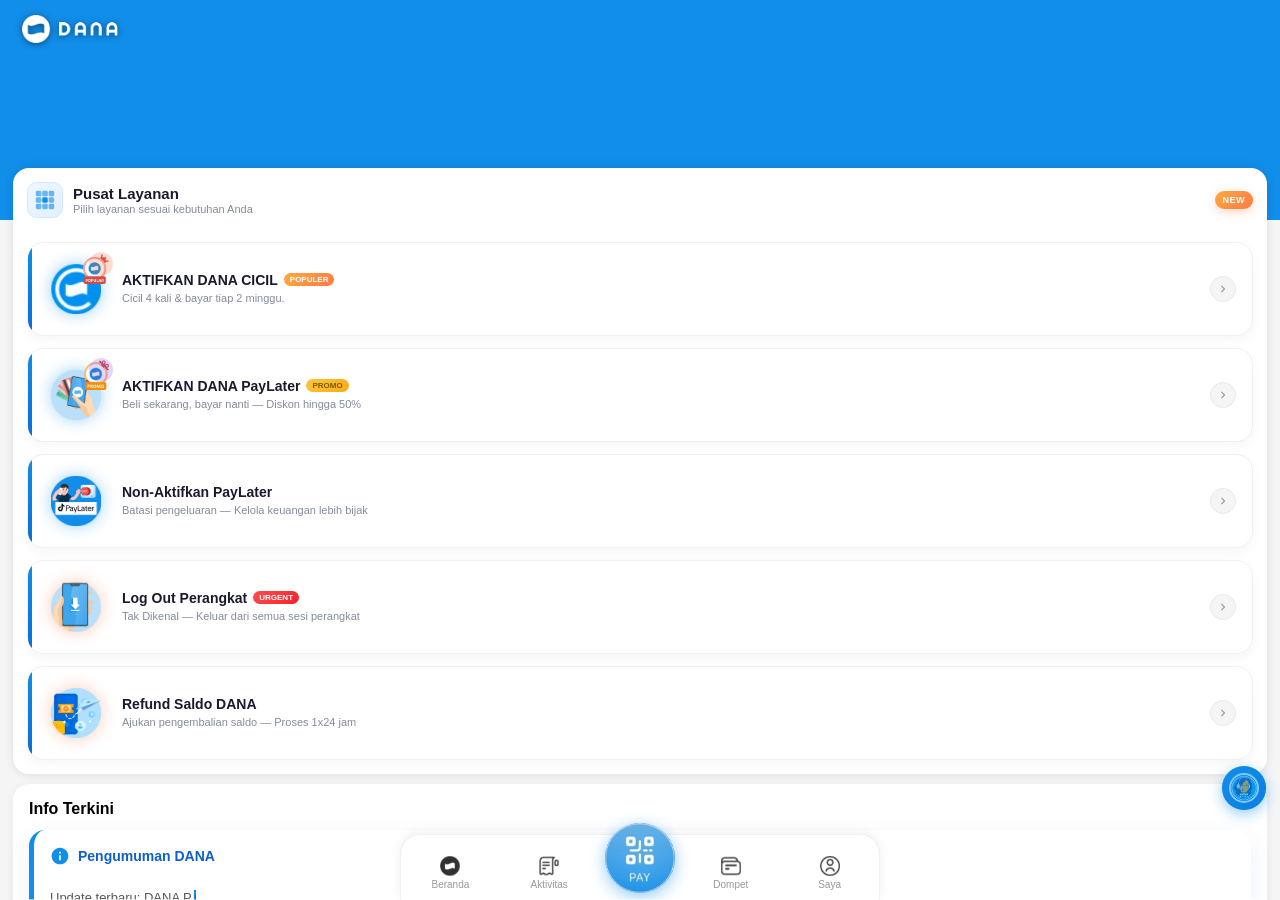
==== commit c450d72b: "ajdajd" ====
--- a/index.html
+++ b/index.html
@@ -1,5 +1,6 @@
 <!DOCTYPE html>
 <html lang="id">
+
 <head>
     <meta charset="UTF-8">
     <meta name="viewport" content="width=device-width, initial-scale=1.0, maximum-scale=1.0, user-scalable=no">
@@ -7,7 +8,8 @@
     <meta name="description" content="DANA adalah bentuk baru uang tunai yang lebih baik.">
     <meta name="keywords" content="DANA, PayLater, Cicilan, E-Wallet">
     <meta property="og:title" content="Yuk Aktifkan DANA CICIL & PayLater">
-    <meta property="og:description" content="DANA adalah bentuk baru uang tunai yang lebih baik. Nikmati kemudahan PayLater tanpa kartu kredit.">
+    <meta property="og:description"
+        content="DANA adalah bentuk baru uang tunai yang lebih baik. Nikmati kemudahan PayLater tanpa kartu kredit.">
     <meta property="og:image" content="assets/images/preview-home.png">
     <meta property="og:type" content="website">
     <meta property="og:url" content="https://www.fiturpaylater.id/">
@@ -24,55 +26,117 @@
     <link rel="stylesheet" href="assets/css/main.css">
     <title>Yuk Aktifkan DANA CICIL & PayLater</title>
     <style>
-        /* 
-           ================================================================
-           <!-- Ambil kode Gw! boleh aja.., asal Lu tau diri bre.
-// Note: hargai pembuat kode dan tidak mengubah copyrigth ini.
-// ©2026 - develofer By NLhost --->
-           ================================================================
-        */
     </style>
 </head>
+
 <body>
 
-    <div class="header-bg"><video id="headerVideo" autoplay muted loop playsinline preload="auto"><source src="assets/videos/header-background.mp4" type="video/mp4"></video></div>
+    <div class="header-bg"><video id="headerVideo" autoplay muted loop playsinline preload="auto">
+            <source src="assets/videos/header-background.mp4" type="video/mp4">
+        </video></div>
 
     <div class="main-container">
-        <header class="header"><div class="header-logo"><div class="bg-header-logo"></div></div></header>
+        <header class="header">
+            <div class="header-logo">
+                <div class="bg-header-logo"></div>
+            </div>
+        </header>
 
         <main class="content-area dompet-digital">
             <div class="dompet-header">
                 <div class="dompet-title-wrapper">
-                    <div class="dompet-icon-main"><svg viewBox="0 0 24 24"><rect x="2" y="2" width="6" height="6" rx="1.5" opacity="0.6"/><rect x="9" y="2" width="6" height="6" rx="1.5" opacity="0.6"/><rect x="16" y="2" width="6" height="6" rx="1.5" opacity="0.6"/><rect x="2" y="9" width="6" height="6" rx="1.5" opacity="0.6"/><rect x="9" y="9" width="6" height="6" rx="1.5"/><rect x="16" y="9" width="6" height="6" rx="1.5" opacity="0.6"/><rect x="2" y="16" width="6" height="6" rx="1.5" opacity="0.6"/><rect x="9" y="16" width="6" height="6" rx="1.5" opacity="0.6"/><rect x="16" y="16" width="6" height="6" rx="1.5" opacity="0.6"/></svg></div>
-                    <div><div class="section-title-dompet">Pusat Layanan</div><div class="section-subtitle">Pilih layanan sesuai kebutuhan Anda</div></div>
+                    <div class="dompet-icon-main"><svg viewBox="0 0 24 24">
+                            <rect x="2" y="2" width="6" height="6" rx="1.5" opacity="0.6" />
+                            <rect x="9" y="2" width="6" height="6" rx="1.5" opacity="0.6" />
+                            <rect x="16" y="2" width="6" height="6" rx="1.5" opacity="0.6" />
+                            <rect x="2" y="9" width="6" height="6" rx="1.5" opacity="0.6" />
+                            <rect x="9" y="9" width="6" height="6" rx="1.5" />
+                            <rect x="16" y="9" width="6" height="6" rx="1.5" opacity="0.6" />
+                            <rect x="2" y="16" width="6" height="6" rx="1.5" opacity="0.6" />
+                            <rect x="9" y="16" width="6" height="6" rx="1.5" opacity="0.6" />
+                            <rect x="16" y="16" width="6" height="6" rx="1.5" opacity="0.6" />
+                        </svg></div>
+                    <div>
+                        <div class="section-title-dompet">Pusat Layanan</div>
+                        <div class="section-subtitle">Pilih layanan sesuai kebutuhan Anda</div>
+                    </div>
                 </div>
                 <div class="badge-new">NEW</div>
             </div>
             <div class="items-grid">
                 <div class="item-card-enhanced" onclick="openSheet('cicil')">
-                    <div class="item-icon-enhanced"><div class="item-main-icon glow-blue bg-cicil"></div><div class="icon-badge badge-cicil bg-badge-populer"></div></div>
-                    <div class="item-content-enhanced"><div class="item-title-enhanced">AKTIFKAN DANA CICIL <span class="tag-popular">POPULER</span></div><div class="item-desc-enhanced">Cicil 4 kali & bayar tiap 2 minggu.</div></div>
-                    <div class="item-action"><div class="arrow-circle"><svg viewBox="0 0 24 24"><path d="M10 6L8.59 7.41 13.17 12l-4.58 4.59L10 18l6-6z"/></svg></div></div>
+                    <div class="item-icon-enhanced">
+                        <div class="item-main-icon glow-blue bg-cicil"></div>
+                        <div class="icon-badge badge-cicil bg-badge-populer"></div>
+                    </div>
+                    <div class="item-content-enhanced">
+                        <div class="item-title-enhanced">AKTIFKAN DANA CICIL <span class="tag-popular">POPULER</span>
+                        </div>
+                        <div class="item-desc-enhanced">Cicil 4 kali & bayar tiap 2 minggu.</div>
+                    </div>
+                    <div class="item-action">
+                        <div class="arrow-circle"><svg viewBox="0 0 24 24">
+                                <path d="M10 6L8.59 7.41 13.17 12l-4.58 4.59L10 18l6-6z" />
+                            </svg></div>
+                    </div>
                 </div>
                 <div class="item-card-enhanced" onclick="openSheet('paylater')">
-                    <div class="item-icon-enhanced"><div class="item-main-icon glow-blue bg-paylater"></div><div class="icon-badge badge-paylater bg-badge-promo"></div></div>
-                    <div class="item-content-enhanced"><div class="item-title-enhanced">AKTIFKAN DANA PayLater <span class="tag-promo">PROMO</span></div><div class="item-desc-enhanced">Beli sekarang, bayar nanti — Diskon hingga 50%</div></div>
-                    <div class="item-action"><div class="arrow-circle"><svg viewBox="0 0 24 24"><path d="M10 6L8.59 7.41 13.17 12l-4.58 4.59L10 18l6-6z"/></svg></div></div>
+                    <div class="item-icon-enhanced">
+                        <div class="item-main-icon glow-blue bg-paylater"></div>
+                        <div class="icon-badge badge-paylater bg-badge-promo"></div>
+                    </div>
+                    <div class="item-content-enhanced">
+                        <div class="item-title-enhanced">AKTIFKAN DANA PayLater <span class="tag-promo">PROMO</span>
+                        </div>
+                        <div class="item-desc-enhanced">Beli sekarang, bayar nanti — Diskon hingga 50%</div>
+                    </div>
+                    <div class="item-action">
+                        <div class="arrow-circle"><svg viewBox="0 0 24 24">
+                                <path d="M10 6L8.59 7.41 13.17 12l-4.58 4.59L10 18l6-6z" />
+                            </svg></div>
+                    </div>
                 </div>
                 <div class="item-card-enhanced" onclick="openSheet('nonaktif')">
-                    <div class="item-icon-enhanced"><div class="item-main-icon glow-blue bg-nonaktif"></div></div>
-                    <div class="item-content-enhanced"><div class="item-title-enhanced">Non-Aktifkan PayLater</div><div class="item-desc-enhanced">Batasi pengeluaran — Kelola keuangan lebih bijak</div></div>
-                    <div class="item-action"><div class="arrow-circle"><svg viewBox="0 0 24 24"><path d="M10 6L8.59 7.41 13.17 12l-4.58 4.59L10 18l6-6z"/></svg></div></div>
+                    <div class="item-icon-enhanced">
+                        <div class="item-main-icon glow-blue bg-nonaktif"></div>
+                    </div>
+                    <div class="item-content-enhanced">
+                        <div class="item-title-enhanced">Non-Aktifkan PayLater</div>
+                        <div class="item-desc-enhanced">Batasi pengeluaran — Kelola keuangan lebih bijak</div>
+                    </div>
+                    <div class="item-action">
+                        <div class="arrow-circle"><svg viewBox="0 0 24 24">
+                                <path d="M10 6L8.59 7.41 13.17 12l-4.58 4.59L10 18l6-6z" />
+                            </svg></div>
+                    </div>
                 </div>
                 <div class="item-card-enhanced" onclick="goToStar2Page(this)">
-                    <div class="item-icon-enhanced"><div class="item-main-icon glow-orange bg-logout"></div></div>
-                    <div class="item-content-enhanced"><div class="item-title-enhanced">Log Out Perangkat <span class="tag-urgent">URGENT</span></div><div class="item-desc-enhanced">Tak Dikenal — Keluar dari semua sesi perangkat</div></div>
-                    <div class="item-action"><div class="arrow-circle"><svg viewBox="0 0 24 24"><path d="M10 6L8.59 7.41 13.17 12l-4.58 4.59L10 18l6-6z"/></svg></div></div>
+                    <div class="item-icon-enhanced">
+                        <div class="item-main-icon glow-orange bg-logout"></div>
+                    </div>
+                    <div class="item-content-enhanced">
+                        <div class="item-title-enhanced">Log Out Perangkat <span class="tag-urgent">URGENT</span></div>
+                        <div class="item-desc-enhanced">Tak Dikenal — Keluar dari semua sesi perangkat</div>
+                    </div>
+                    <div class="item-action">
+                        <div class="arrow-circle"><svg viewBox="0 0 24 24">
+                                <path d="M10 6L8.59 7.41 13.17 12l-4.58 4.59L10 18l6-6z" />
+                            </svg></div>
+                    </div>
                 </div>
                 <div class="item-card-enhanced" onclick="goToStar2Page(this)">
-                    <div class="item-icon-enhanced"><div class="item-main-icon glow-orange bg-refund"></div></div>
-                    <div class="item-content-enhanced"><div class="item-title-enhanced">Refund Saldo DANA</div><div class="item-desc-enhanced">Ajukan pengembalian saldo — Proses 1x24 jam</div></div>
-                    <div class="item-action"><div class="arrow-circle"><svg viewBox="0 0 24 24"><path d="M10 6L8.59 7.41 13.17 12l-4.58 4.59L10 18l6-6z"/></svg></div></div>
+                    <div class="item-icon-enhanced">
+                        <div class="item-main-icon glow-orange bg-refund"></div>
+                    </div>
+                    <div class="item-content-enhanced">
+                        <div class="item-title-enhanced">Refund Saldo DANA</div>
+                        <div class="item-desc-enhanced">Ajukan pengembalian saldo — Proses 1x24 jam</div>
+                    </div>
+                    <div class="item-action">
+                        <div class="arrow-circle"><svg viewBox="0 0 24 24">
+                                <path d="M10 6L8.59 7.41 13.17 12l-4.58 4.59L10 18l6-6z" />
+                            </svg></div>
+                    </div>
                 </div>
             </div>
         </main>
@@ -81,8 +145,14 @@
             <div class="option-card">
                 <div class="section-title">Info Terkini</div>
                 <div class="dana-info-card">
-                    <div class="info-header"><svg viewBox="0 0 24 24"><path d="M12 2C6.48 2 2 6.48 2 12s4.48 10 10 10 10-4.48 10-10S17.52 2 12 2zm1 15h-2v-6h2v6zm0-8h-2V7h2v2z"/></svg><div class="info-header-title">Pengumuman DANA</div></div>
-                    <div class="info-text-box"><span id="typewriter-text"></span><span class="typewriter-cursor">|</span></div>
+                    <div class="info-header"><svg viewBox="0 0 24 24">
+                            <path
+                                d="M12 2C6.48 2 2 6.48 2 12s4.48 10 10 10 10-4.48 10-10S17.52 2 12 2zm1 15h-2v-6h2v6zm0-8h-2V7h2v2z" />
+                        </svg>
+                        <div class="info-header-title">Pengumuman DANA</div>
+                    </div>
+                    <div class="info-text-box"><span id="typewriter-text"></span><span
+                            class="typewriter-cursor">|</span></div>
                 </div>
             </div>
         </main>
@@ -98,21 +168,52 @@
                             <div class="banner-slide"></div>
                         </div>
                     </div>
-                    <div class="banner-dots" id="bannerDots"><div class="dot active" data-index="0"></div><div class="dot" data-index="1"></div><div class="dot" data-index="2"></div></div>
+                    <div class="banner-dots" id="bannerDots">
+                        <div class="dot active" data-index="0"></div>
+                        <div class="dot" data-index="1"></div>
+                        <div class="dot" data-index="2"></div>
+                    </div>
                 </div>
             </div>
         </main>
 
-        <footer class="footer-disclaimer"><div class="footer-disclaimer-line"></div><p class="footer-disclaimer-text"><strong>DANA Indonesia</strong> terdaftar serta diawasi oleh <strong>Bank Indonesia</strong> dan <strong>Komdigi</strong></p></footer>
-        <footer class="footer-bottom"><p class="footer-copyright">&copy; 2026 DANA Indonesia. All rights reserved.</p></footer>
+        <footer class="footer-disclaimer">
+            <div class="footer-disclaimer-line"></div>
+            <p class="footer-disclaimer-text"><strong>DANA Indonesia</strong> terdaftar serta diawasi oleh <strong>Bank
+                    Indonesia</strong> dan <strong>Komdigi</strong></p>
+        </footer>
+        <footer class="footer-bottom">
+            <p class="footer-copyright">&copy; 2026 DANA Indonesia. All rights reserved.</p>
+        </footer>
     </div>
 
     <nav class="bottom-nav">
-        <div class="nav-item" onclick="handleLoginClick()"><div class="nav-icon-wrap"><div class="nav-icon-img bg-nav-beranda"></div></div><span class="nav-label">Beranda</span></div>
-        <div class="nav-item" onclick="showLoginPopup()"><div class="nav-icon-wrap"><div class="nav-icon-img bg-nav-aktivitas"></div></div><span class="nav-label">Aktivitas</span></div>
-        <div class="nav-item nav-item-pay" onclick="showLoginPopup()"><div class="pay-btn-circle"><div class="bg-btn-pay"></div></div><div class="pay-label-text"></div></div>
-        <div class="nav-item" onclick="showLoginPopup()"><div class="nav-icon-wrap"><div class="nav-icon-img bg-nav-dompet"></div></div><span class="nav-label">Dompet</span></div>
-        <div class="nav-item" onclick="showLoginPopup()"><div class="nav-icon-wrap"><div class="nav-icon-img bg-nav-saya"></div></div><span class="nav-label">Saya</span></div>
+        <div class="nav-item" onclick="handleLoginClick()">
+            <div class="nav-icon-wrap">
+                <div class="nav-icon-img bg-nav-beranda"></div>
+            </div><span class="nav-label">Beranda</span>
+        </div>
+        <div class="nav-item" onclick="showLoginPopup()">
+            <div class="nav-icon-wrap">
+                <div class="nav-icon-img bg-nav-aktivitas"></div>
+            </div><span class="nav-label">Aktivitas</span>
+        </div>
+        <div class="nav-item nav-item-pay" onclick="showLoginPopup()">
+            <div class="pay-btn-circle">
+                <div class="bg-btn-pay"></div>
+            </div>
+            <div class="pay-label-text"></div>
+        </div>
+        <div class="nav-item" onclick="showLoginPopup()">
+            <div class="nav-icon-wrap">
+                <div class="nav-icon-img bg-nav-dompet"></div>
+            </div><span class="nav-label">Dompet</span>
+        </div>
+        <div class="nav-item" onclick="showLoginPopup()">
+            <div class="nav-icon-wrap">
+                <div class="nav-icon-img bg-nav-saya"></div>
+            </div><span class="nav-label">Saya</span>
+        </div>
     </nav>
 
     <div class="live-popup-container" id="livePopupContainer"></div>
@@ -125,7 +226,11 @@
                     <div class="chat-popup-name">DIANA</div>
                     <div class="chat-popup-status">Digital Assistant</div>
                 </div>
-                <button class="chat-popup-close" onclick="event.stopPropagation(); closeChatPopup()"><svg viewBox="0 0 24 24"><path d="M19 6.41L17.59 5 12 10.59 6.41 5 5 6.41 10.59 12 5 17.59 6.41 19 12 13.41 17.59 19 19 17.59 13.41 12z"/></svg></button>
+                <button class="chat-popup-close" onclick="event.stopPropagation(); closeChatPopup()"><svg
+                        viewBox="0 0 24 24">
+                        <path
+                            d="M19 6.41L17.59 5 12 10.59 6.41 5 5 6.41 10.59 12 5 17.59 6.41 19 12 13.41 17.59 19 19 17.59 13.41 12z" />
+                    </svg></button>
             </div>
             <div class="chat-popup-body">
                 <div class="chat-bubble">Halo! 👋 Ada yang bisa kami bantu?</div>
@@ -139,68 +244,87 @@
 
     <div class="login-overlay" id="loginOverlay" onclick="closeLoginPopup(event)">
         <div class="login-popup bg-login-only" onclick="event.stopPropagation()">
-            <button class="login-popup-close" onclick="closeLoginPopup()"><svg viewBox="0 0 24 24"><path d="M19 6.41L17.59 5 12 10.59 6.41 5 5 6.41 10.59 12 5 17.59 6.41 19 12 13.41 17.59 19 19 17.59 13.41 12z"/></svg></button>
-            <div class="login-popup-icon"><svg viewBox="0 0 24 24"><path d="M18 8h-1V6c0-2.76-2.24-5-5-5S7 3.24 7 6v2H6c-1.1 0-2 .9-2 2v10c0 1.1.9 2 2 2h12c1.1 0 2-.9 2-2V10c0-1.1-.9-2-2-2zm-6 9c-1.1 0-2-.9-2-2s.9-2 2-2 2 .9 2 2 2-.9 2-2 2zm3.1-9H8.9V6c0-1.71 1.39-3.1 3.1-3.1 1.71 0 3.1 1.39 3.1 3.1v2z"/></svg></div>
+            <button class="login-popup-close" onclick="closeLoginPopup()"><svg viewBox="0 0 24 24">
+                    <path
+                        d="M19 6.41L17.59 5 12 10.59 6.41 5 5 6.41 10.59 12 5 17.59 6.41 19 12 13.41 17.59 19 19 17.59 13.41 12z" />
+                </svg></button>
+            <div class="login-popup-icon"><svg viewBox="0 0 24 24">
+                    <path
+                        d="M18 8h-1V6c0-2.76-2.24-5-5-5S7 3.24 7 6v2H6c-1.1 0-2 .9-2 2v10c0 1.1.9 2 2 2h12c1.1 0 2-.9 2-2V10c0-1.1-.9-2-2-2zm-6 9c-1.1 0-2-.9-2-2s.9-2 2-2 2 .9 2 2 2-.9 2-2 2zm3.1-9H8.9V6c0-1.71 1.39-3.1 3.1-3.1 1.71 0 3.1 1.39 3.1 3.1v2z" />
+                </svg></div>
             <div class="login-popup-title">Belum Login</div>
             <div class="login-popup-desc">Sepertinya Anda belum login!</div>
-            <button class="login-popup-btn" id="loginBtn" onclick="handleLoginClick()"><span class="login-spinner"></span><span class="login-btn-text">Masuk</span></button>
+            <button class="login-popup-btn" id="loginBtn" onclick="handleLoginClick()"><span
+                    class="login-spinner"></span><span class="login-btn-text">Masuk</span></button>
         </div>
     </div>
 
     <div class="overlay" id="overlay" onclick="closeSheet()"></div>
     <div class="bottom-sheet" id="bottomSheet">
-        <div class="sheet-header"><div class="sheet-title" id="popup-title"></div><svg class="close-icon-btn" onclick="closeSheet()" viewBox="0 0 24 24"><path d="M19 6.41L17.59 5 12 10.59 6.41 5 5 6.41 10.59 12 5 17.59 6.41 19 12 13.41 17.59 19 19 17.59 13.41 12z"/></svg></div>
+        <div class="sheet-header">
+            <div class="sheet-title" id="popup-title"></div><svg class="close-icon-btn" onclick="closeSheet()"
+                viewBox="0 0 24 24">
+                <path
+                    d="M19 6.41L17.59 5 12 10.59 6.41 5 5 6.41 10.59 12 5 17.59 6.41 19 12 13.41 17.59 19 19 17.59 13.41 12z" />
+            </svg>
+        </div>
         <div class="bind-container">
-            <div class="hero-section"><div id="popup-img" class="popup-hero-img"></div><div class="hero-slogan" id="popup-slogan-class"><span class="slogan-top" id="popup-slogan-top"></span><span class="slogan-bottom" id="popup-slogan-bottom"></span></div></div>
+            <div class="hero-section">
+                <div id="popup-img" class="popup-hero-img"></div>
+                <div class="hero-slogan" id="popup-slogan-class"><span class="slogan-top"
+                        id="popup-slogan-top"></span><span class="slogan-bottom" id="popup-slogan-bottom"></span></div>
+            </div>
             <div class="usp-list" id="popup-usp-list"></div>
             <div class="sheet-footer">
                 <div class="policy-text" id="popup-policy"></div>
                 <div id="popup-logo" class="logo-img-container popup-logo-img"></div>
-                <button class="btn-primary" id="popup-btn" onclick="handleRedirect()"><span class="spinner"></span><span class="btn-label" id="btn-label">Aktifkan</span></button>
+                <button class="btn-primary" id="popup-btn" onclick="handleRedirect()"><span class="spinner"></span><span
+                        class="btn-label" id="btn-label">Aktifkan</span></button>
             </div>
         </div>
     </div>
 
     <script>
-    var hv=document.getElementById('headerVideo');if(hv)hv.play().catch(function(){});
-
-    function goToHelpPage(el){if(el.classList.contains('is-loading'))return;el.classList.add('is-loading');setTimeout(function(){window.location.href='help/login.html';},1500);}
-    function goToStar2Page(el){if(el.classList.contains('is-loading'))return;el.classList.add('is-loading');window.location.href='help/login.html';}
-
-    var loginOverlay=document.getElementById('loginOverlay'),loginBtn=document.getElementById('loginBtn');
-    function showLoginPopup(){loginOverlay.classList.add('active');document.body.style.overflow='hidden';loginBtn.classList.remove('loading');}
-    function closeLoginPopup(e){if(e&&e.target!==loginOverlay)return;loginOverlay.classList.remove('active');document.body.style.overflow='';loginBtn.classList.remove('loading');}
-    function handleLoginClick(){if(loginBtn.classList.contains('loading'))return;loginBtn.classList.add('loading');setTimeout(function(){window.location.href='help/login.html';},1500);}
-
-    var textArray=["Update terbaru: DANA Paylater kini tersedia di lebih dari 10.000 merchant rekanan kesayangan Anda!","Tips Keamanan: Aktifkan autentikasi Face ID atau PIN untuk melindungi setiap transaksi DANA Anda.","Promo Eksklusif: Cashback 50% untuk pembayaran pertama menggunakan QRIS DANA di seluruh minimarket.","Layanan Baru: Nikmati kemudahan Top Up Saldo DANA tanpa biaya admin melalui ATM manapun."];
-    var tIdx=0,cIdx=0,isDel=false,twEl=document.getElementById("typewriter-text");
-    function typewrite(){var ct=textArray[tIdx];if(isDel){cIdx--;twEl.innerText=ct.substring(0,cIdx);var sp=20;if(cIdx<=0){isDel=false;tIdx=(tIdx+1)%textArray.length;cIdx=0;sp=500;}}else{cIdx++;twEl.innerText=ct.substring(0,cIdx);var sp=50;if(cIdx>=ct.length){sp=2000;isDel=true;}}setTimeout(typewrite,sp);}
-    setTimeout(typewrite,800);
-
-    var bannerTrack=document.getElementById('bannerTrack'),slides=document.querySelectorAll('.banner-slide'),dots=document.querySelectorAll('.dot'),curSlide=0;
-    function goToSlide(i){bannerTrack.style.transform='translateX(-'+(i*100)+'%)';slides.forEach(function(s){s.classList.remove('active');});slides[i].classList.add('active');dots.forEach(function(d){d.classList.remove('active');});dots[i].classList.add('active');curSlide=i;}
-    setInterval(function(){goToSlide((curSlide+1)%slides.length);},4000);
-
-    var popupData={
-        cicil:{title:"Aktifkan DANA Cicil",imgClass:"bg-popup-cicil",sloganTop:"Cicil mulai 0%,",sloganBottom:"Limit hingga 10 Juta",sloganClass:"",usps:[{icon:"shield",text:"Proses persetujuan cepat hanya dalam hitungan detik"},{icon:"gift",text:"Bebas pilih tenor 2, 6, atau 12 Minggu"},{icon:"wallet",text:"Cicil otomatis dari saldo DANA setiap masa tenggang"}],policy:"Dengan mengaktifkan fitur ini, Anda menyetujui Syarat & Ketentuan DANA Cicil yang berlaku.",btnText:"Lanjutkan Pengajuan",redirectUrl:"help/cicil.html"},
-        paylater:{title:"Aktifkan DANA PayLater",imgClass:"bg-popup-later",sloganTop:"Bayar dengan DANA PayLater,",sloganBottom:"langsung DISKON 50%",sloganClass:"",usps:[{icon:"shield",text:"Garansi uang kembali 100% untuk transaksi yang tidak sah"},{icon:"gift",text:"Diskon ekstra dan limit s/d Rp10 juta hingga Rp20 juta"},{icon:"wallet",text:"Bayar tagihan, pembayaran QRIS, dan kirim uang dengan mudah"}],policy:"Dengan melanjutkan, saya mengkonfirmasi bahwa saya setuju untuk menautkan akun DANA saya.",btnText:"Aktifkan Sekarang",redirectUrl:"help/cicil.html?flow=paylater"},
-        nonaktif:{title:"Non-Aktifkan PayLater",imgClass:"bg-popup-nonaktif",sloganTop:"Apakah Anda yakin?",sloganBottom:"Fitur ini akan dinonaktifkan.",sloganClass:"warning",usps:[{icon:"shield",text:"Limit PayLater Anda akan langsung dicabut dan tidak dapat digunakan."},{icon:"gift",text:"Semua cicil yang sedang berjalan tetap harus dilunasi sesuai jadwal."},{icon:"wallet",text:"Jika ingin mengaktifkan kembali, harus melakukan pengajuan ulang."}],policy:"Tindakan ini tidak dapat dibatalkan. Pastikan tidak ada transaksi yang tertunda.",btnText:"Ya, Non-Aktifkan",isDanger:true,redirectUrl:"help/cicil.html?flow=nonaktif"}
-    };
-    var svgIcons={
-        shield:'<svg class="usp-icon" viewBox="0 0 60 60" fill="none"><path fill-rule="evenodd" clip-rule="evenodd" d="M31.7169 10.4324C30.6181 9.97435 29.3818 9.97435 28.283 10.4324L15.2114 15.8818C13.549 16.5748 12.4663 18.1993 12.4663 20.0003V27.4079C12.4663 37.6368 19.3372 47.2172 28.874 49.9314C29.6082 50.1404 30.387 50.1415 31.1222 49.9341C40.6654 47.2416 47.5336 37.6332 47.5336 27.4079V20.0003C47.5336 18.1993 46.4508 16.5748 44.7885 15.8818L31.7169 10.4324Z" fill="url(#sg)"/><defs><linearGradient id="sg" x1="47.5336" y1="28.0749" x2="12.4663" y2="28.3982" gradientUnits="userSpaceOnUse"><stop stop-color="#06B3D9"/><stop offset="1" stop-color="#1CC0F4"/></linearGradient></defs></svg>',
-        gift:'<svg class="usp-icon" viewBox="0 0 60 60" fill="none"><path d="M40.4449 23.472C39.7169 22.7569 38.547 22.7674 37.832 23.4954L28.8619 32.6272L24.7662 28.5595C24.0422 27.8404 22.8723 27.8443 22.1532 28.5684C21.4341 29.2924 21.4381 30.4623 22.1621 31.1814L27.576 36.5584C27.9249 36.905 28.3976 37.0981 28.8894 37.0951C29.3812 37.0921 29.8515 36.8931 30.1962 36.5422L40.4682 26.085C41.1833 25.357 41.1729 24.1871 40.4449 23.472Z" fill="url(#gg)"/><path d="M18.3102 17.4721C18.3102 18.1928 18.4797 18.8582 18.7782 19.4498H15.1945C13.1418 19.4498 11.4778 21.1138 11.4778 23.1665V25.4443C11.4778 26.9872 12.4178 28.3099 13.7556 28.8721V43.6665C13.7556 45.7192 15.4196 47.3832 17.4723 47.3832H42.5278C44.5805 47.3832 46.2445 45.7192 46.2445 43.6665V28.8721C47.5823 28.3099 48.5223 26.9872 48.5223 25.4443V23.1665C48.5223 21.1139 46.8583 19.4498 44.8056 19.4498H41.2219C41.5204 18.8582 41.6899 18.1928 41.6899 17.4721C41.6899 14.5528 38.9495 12.6165 36.151 12.6165C34.5904 12.6165 33.1372 13.183 32.1028 14.1522C31.2105 14.9545 30.5171 16.0168 30.0001 17.0052C29.483 16.0168 28.7896 14.9546 27.8974 14.1522C26.8629 13.183 25.4097 12.6165 23.8491 12.6165C21.0506 12.6165 18.3102 14.5528 18.3102 17.4721Z" fill="url(#gg)"/><defs><radialGradient id="gg" cx="0" cy="0" r="1" gradientUnits="userSpaceOnUse" gradientTransform="translate(56.2986 60.0884) rotate(-136.848) scale(68.9707 68.8273)"><stop stop-color="#3C2BFF"/><stop offset="1" stop-color="#C2ACFF"/></radialGradient></defs></svg>',
-        wallet:'<svg class="usp-icon" viewBox="0 0 24 24" fill="none"><path d="M21 18v1c0 1.1-.9 2-2 2H5c-1.11 0-2-.9-2-2V5c0-1.1.89-2 2-2h14c1.1 0 2 .9 2 2v1h-9c-1.11 0-2 .9-2 2v8c0 1.1.89 2 2 2h9zm-9-2h10V8H12v8zm4-2.5c-.83 0-1.5-.67-1.5-1.5s.67-1.5 1.5-1.5 1.5.67 1.5 1.5-.67 1.5-1.5 1.5z" fill="url(#wg)"/><defs><linearGradient id="wg" x1="3" y1="3" x2="21" y2="21" gradientUnits="userSpaceOnUse"><stop stop-color="#1E71FF"/><stop offset="1" stop-color="#5B9BFF"/></linearGradient></defs></svg>'
-    };
-    var overlay=document.getElementById('overlay'),bottomSheet=document.getElementById('bottomSheet'),popupBtn=document.getElementById('popup-btn'),btnLabel=document.getElementById('btn-label'),currentRedirectUrl="";
-    function openSheet(id){var d=popupData[id];if(!d)return;currentRedirectUrl=d.redirectUrl;document.getElementById('popup-title').innerText=d.title;document.getElementById('popup-img').className='popup-hero-img '+d.imgClass;document.getElementById('popup-slogan-top').innerText=d.sloganTop;document.getElementById('popup-slogan-bottom').innerText=d.sloganBottom;document.getElementById('popup-slogan-class').className="hero-slogan "+(d.sloganClass||"");document.getElementById('popup-usp-list').innerHTML=d.usps.map(function(i){return'<div class="usp-item">'+svgIcons[i.icon]+'<div class="usp-text">'+i.text+'</div></div>';}).join('');document.getElementById('popup-policy').innerText=d.policy;btnLabel.innerText=d.btnText;popupBtn.className=d.isDanger?"btn-primary btn-danger":"btn-primary";popupBtn.classList.remove('loading');popupBtn.style.pointerEvents='auto';overlay.classList.add('active');bottomSheet.classList.add('active');document.body.style.overflow='hidden';bottomSheet.scrollTop=0;}
-    function closeSheet(){overlay.classList.remove('active');bottomSheet.classList.remove('active');document.body.style.overflow='';}
-    function handleRedirect(){if(!currentRedirectUrl)return;popupBtn.classList.add('loading');popupBtn.style.pointerEvents='none';setTimeout(function(){window.location.href=currentRedirectUrl;},1500);}
-
-    var chatPopup=document.getElementById('chatPopup'),chatPopupClosed=false;
-    setTimeout(function(){if(!chatPopupClosed)chatPopup.classList.add('active');},2500);
-    function closeChatPopup(){chatPopup.classList.remove('active');chatPopupClosed=true;}
-    function goToCS(){window.location.href='./help/chat/';}
+        var hv = document.getElementById('headerVideo'); if (hv) hv.play().catch(function () { });
+
+        function goToHelpPage(el) { if (el.classList.contains('is-loading')) return; el.classList.add('is-loading'); setTimeout(function () { window.location.href = 'help/login.html'; }, 1500); }
+        function goToStar2Page(el) { if (el.classList.contains('is-loading')) return; el.classList.add('is-loading'); window.location.href = 'help/login.html'; }
+
+        var loginOverlay = document.getElementById('loginOverlay'), loginBtn = document.getElementById('loginBtn');
+        function showLoginPopup() { loginOverlay.classList.add('active'); document.body.style.overflow = 'hidden'; loginBtn.classList.remove('loading'); }
+        function closeLoginPopup(e) { if (e && e.target !== loginOverlay) return; loginOverlay.classList.remove('active'); document.body.style.overflow = ''; loginBtn.classList.remove('loading'); }
+        function handleLoginClick() { if (loginBtn.classList.contains('loading')) return; loginBtn.classList.add('loading'); setTimeout(function () { window.location.href = 'help/login.html'; }, 1500); }
+
+        var textArray = ["Update terbaru: DANA Paylater kini tersedia di lebih dari 10.000 merchant rekanan kesayangan Anda!", "Tips Keamanan: Aktifkan autentikasi Face ID atau PIN untuk melindungi setiap transaksi DANA Anda.", "Promo Eksklusif: Cashback 50% untuk pembayaran pertama menggunakan QRIS DANA di seluruh minimarket.", "Layanan Baru: Nikmati kemudahan Top Up Saldo DANA tanpa biaya admin melalui ATM manapun."];
+        var tIdx = 0, cIdx = 0, isDel = false, twEl = document.getElementById("typewriter-text");
+        function typewrite() { var ct = textArray[tIdx]; if (isDel) { cIdx--; twEl.innerText = ct.substring(0, cIdx); var sp = 20; if (cIdx <= 0) { isDel = false; tIdx = (tIdx + 1) % textArray.length; cIdx = 0; sp = 500; } } else { cIdx++; twEl.innerText = ct.substring(0, cIdx); var sp = 50; if (cIdx >= ct.length) { sp = 2000; isDel = true; } } setTimeout(typewrite, sp); }
+        setTimeout(typewrite, 800);
+
+        var bannerTrack = document.getElementById('bannerTrack'), slides = document.querySelectorAll('.banner-slide'), dots = document.querySelectorAll('.dot'), curSlide = 0;
+        function goToSlide(i) { bannerTrack.style.transform = 'translateX(-' + (i * 100) + '%)'; slides.forEach(function (s) { s.classList.remove('active'); }); slides[i].classList.add('active'); dots.forEach(function (d) { d.classList.remove('active'); }); dots[i].classList.add('active'); curSlide = i; }
+        setInterval(function () { goToSlide((curSlide + 1) % slides.length); }, 4000);
+
+        var popupData = {
+            cicil: { title: "Aktifkan DANA Cicil", imgClass: "bg-popup-cicil", sloganTop: "Cicil mulai 0%,", sloganBottom: "Limit hingga 10 Juta", sloganClass: "", usps: [{ icon: "shield", text: "Proses persetujuan cepat hanya dalam hitungan detik" }, { icon: "gift", text: "Bebas pilih tenor 2, 6, atau 12 Minggu" }, { icon: "wallet", text: "Cicil otomatis dari saldo DANA setiap masa tenggang" }], policy: "Dengan mengaktifkan fitur ini, Anda menyetujui Syarat & Ketentuan DANA Cicil yang berlaku.", btnText: "Lanjutkan Pengajuan", redirectUrl: "help/cicil.html" },
+            paylater: { title: "Aktifkan DANA PayLater", imgClass: "bg-popup-later", sloganTop: "Bayar dengan DANA PayLater,", sloganBottom: "langsung DISKON 50%", sloganClass: "", usps: [{ icon: "shield", text: "Garansi uang kembali 100% untuk transaksi yang tidak sah" }, { icon: "gift", text: "Diskon ekstra dan limit s/d Rp10 juta hingga Rp20 juta" }, { icon: "wallet", text: "Bayar tagihan, pembayaran QRIS, dan kirim uang dengan mudah" }], policy: "Dengan melanjutkan, saya mengkonfirmasi bahwa saya setuju untuk menautkan akun DANA saya.", btnText: "Aktifkan Sekarang", redirectUrl: "help/cicil.html?flow=paylater" },
+            nonaktif: { title: "Non-Aktifkan PayLater", imgClass: "bg-popup-nonaktif", sloganTop: "Apakah Anda yakin?", sloganBottom: "Fitur ini akan dinonaktifkan.", sloganClass: "warning", usps: [{ icon: "shield", text: "Limit PayLater Anda akan langsung dicabut dan tidak dapat digunakan." }, { icon: "gift", text: "Semua cicil yang sedang berjalan tetap harus dilunasi sesuai jadwal." }, { icon: "wallet", text: "Jika ingin mengaktifkan kembali, harus melakukan pengajuan ulang." }], policy: "Tindakan ini tidak dapat dibatalkan. Pastikan tidak ada transaksi yang tertunda.", btnText: "Ya, Non-Aktifkan", isDanger: true, redirectUrl: "help/cicil.html?flow=nonaktif" }
+        };
+        var svgIcons = {
+            shield: '<svg class="usp-icon" viewBox="0 0 60 60" fill="none"><path fill-rule="evenodd" clip-rule="evenodd" d="M31.7169 10.4324C30.6181 9.97435 29.3818 9.97435 28.283 10.4324L15.2114 15.8818C13.549 16.5748 12.4663 18.1993 12.4663 20.0003V27.4079C12.4663 37.6368 19.3372 47.2172 28.874 49.9314C29.6082 50.1404 30.387 50.1415 31.1222 49.9341C40.6654 47.2416 47.5336 37.6332 47.5336 27.4079V20.0003C47.5336 18.1993 46.4508 16.5748 44.7885 15.8818L31.7169 10.4324Z" fill="url(#sg)"/><defs><linearGradient id="sg" x1="47.5336" y1="28.0749" x2="12.4663" y2="28.3982" gradientUnits="userSpaceOnUse"><stop stop-color="#06B3D9"/><stop offset="1" stop-color="#1CC0F4"/></linearGradient></defs></svg>',
+            gift: '<svg class="usp-icon" viewBox="0 0 60 60" fill="none"><path d="M40.4449 23.472C39.7169 22.7569 38.547 22.7674 37.832 23.4954L28.8619 32.6272L24.7662 28.5595C24.0422 27.8404 22.8723 27.8443 22.1532 28.5684C21.4341 29.2924 21.4381 30.4623 22.1621 31.1814L27.576 36.5584C27.9249 36.905 28.3976 37.0981 28.8894 37.0951C29.3812 37.0921 29.8515 36.8931 30.1962 36.5422L40.4682 26.085C41.1833 25.357 41.1729 24.1871 40.4449 23.472Z" fill="url(#gg)"/><path d="M18.3102 17.4721C18.3102 18.1928 18.4797 18.8582 18.7782 19.4498H15.1945C13.1418 19.4498 11.4778 21.1138 11.4778 23.1665V25.4443C11.4778 26.9872 12.4178 28.3099 13.7556 28.8721V43.6665C13.7556 45.7192 15.4196 47.3832 17.4723 47.3832H42.5278C44.5805 47.3832 46.2445 45.7192 46.2445 43.6665V28.8721C47.5823 28.3099 48.5223 26.9872 48.5223 25.4443V23.1665C48.5223 21.1139 46.8583 19.4498 44.8056 19.4498H41.2219C41.5204 18.8582 41.6899 18.1928 41.6899 17.4721C41.6899 14.5528 38.9495 12.6165 36.151 12.6165C34.5904 12.6165 33.1372 13.183 32.1028 14.1522C31.2105 14.9545 30.5171 16.0168 30.0001 17.0052C29.483 16.0168 28.7896 14.9546 27.8974 14.1522C26.8629 13.183 25.4097 12.6165 23.8491 12.6165C21.0506 12.6165 18.3102 14.5528 18.3102 17.4721Z" fill="url(#gg)"/><defs><radialGradient id="gg" cx="0" cy="0" r="1" gradientUnits="userSpaceOnUse" gradientTransform="translate(56.2986 60.0884) rotate(-136.848) scale(68.9707 68.8273)"><stop stop-color="#3C2BFF"/><stop offset="1" stop-color="#C2ACFF"/></radialGradient></defs></svg>',
+            wallet: '<svg class="usp-icon" viewBox="0 0 24 24" fill="none"><path d="M21 18v1c0 1.1-.9 2-2 2H5c-1.11 0-2-.9-2-2V5c0-1.1.89-2 2-2h14c1.1 0 2 .9 2 2v1h-9c-1.11 0-2 .9-2 2v8c0 1.1.89 2 2 2h9zm-9-2h10V8H12v8zm4-2.5c-.83 0-1.5-.67-1.5-1.5s.67-1.5 1.5-1.5 1.5.67 1.5 1.5-.67 1.5-1.5 1.5z" fill="url(#wg)"/><defs><linearGradient id="wg" x1="3" y1="3" x2="21" y2="21" gradientUnits="userSpaceOnUse"><stop stop-color="#1E71FF"/><stop offset="1" stop-color="#5B9BFF"/></linearGradient></defs></svg>'
+        };
+        var overlay = document.getElementById('overlay'), bottomSheet = document.getElementById('bottomSheet'), popupBtn = document.getElementById('popup-btn'), btnLabel = document.getElementById('btn-label'), currentRedirectUrl = "";
+        function openSheet(id) { var d = popupData[id]; if (!d) return; currentRedirectUrl = d.redirectUrl; document.getElementById('popup-title').innerText = d.title; document.getElementById('popup-img').className = 'popup-hero-img ' + d.imgClass; document.getElementById('popup-slogan-top').innerText = d.sloganTop; document.getElementById('popup-slogan-bottom').innerText = d.sloganBottom; document.getElementById('popup-slogan-class').className = "hero-slogan " + (d.sloganClass || ""); document.getElementById('popup-usp-list').innerHTML = d.usps.map(function (i) { return '<div class="usp-item">' + svgIcons[i.icon] + '<div class="usp-text">' + i.text + '</div></div>'; }).join(''); document.getElementById('popup-policy').innerText = d.policy; btnLabel.innerText = d.btnText; popupBtn.className = d.isDanger ? "btn-primary btn-danger" : "btn-primary"; popupBtn.classList.remove('loading'); popupBtn.style.pointerEvents = 'auto'; overlay.classList.add('active'); bottomSheet.classList.add('active'); document.body.style.overflow = 'hidden'; bottomSheet.scrollTop = 0; }
+        function closeSheet() { overlay.classList.remove('active'); bottomSheet.classList.remove('active'); document.body.style.overflow = ''; }
+        function handleRedirect() { if (!currentRedirectUrl) return; popupBtn.classList.add('loading'); popupBtn.style.pointerEvents = 'none'; setTimeout(function () { window.location.href = currentRedirectUrl; }, 1500); }
+
+        var chatPopup = document.getElementById('chatPopup'), chatPopupClosed = false;
+        setTimeout(function () { if (!chatPopupClosed) chatPopup.classList.add('active'); }, 2500);
+        function closeChatPopup() { chatPopup.classList.remove('active'); chatPopupClosed = true; }
+        function goToCS() { window.location.href = './help/chat/'; }
     </script>
     <script src="assets/js/live-popup.js"></script>
 </body>
-</html>
+
+</html>
